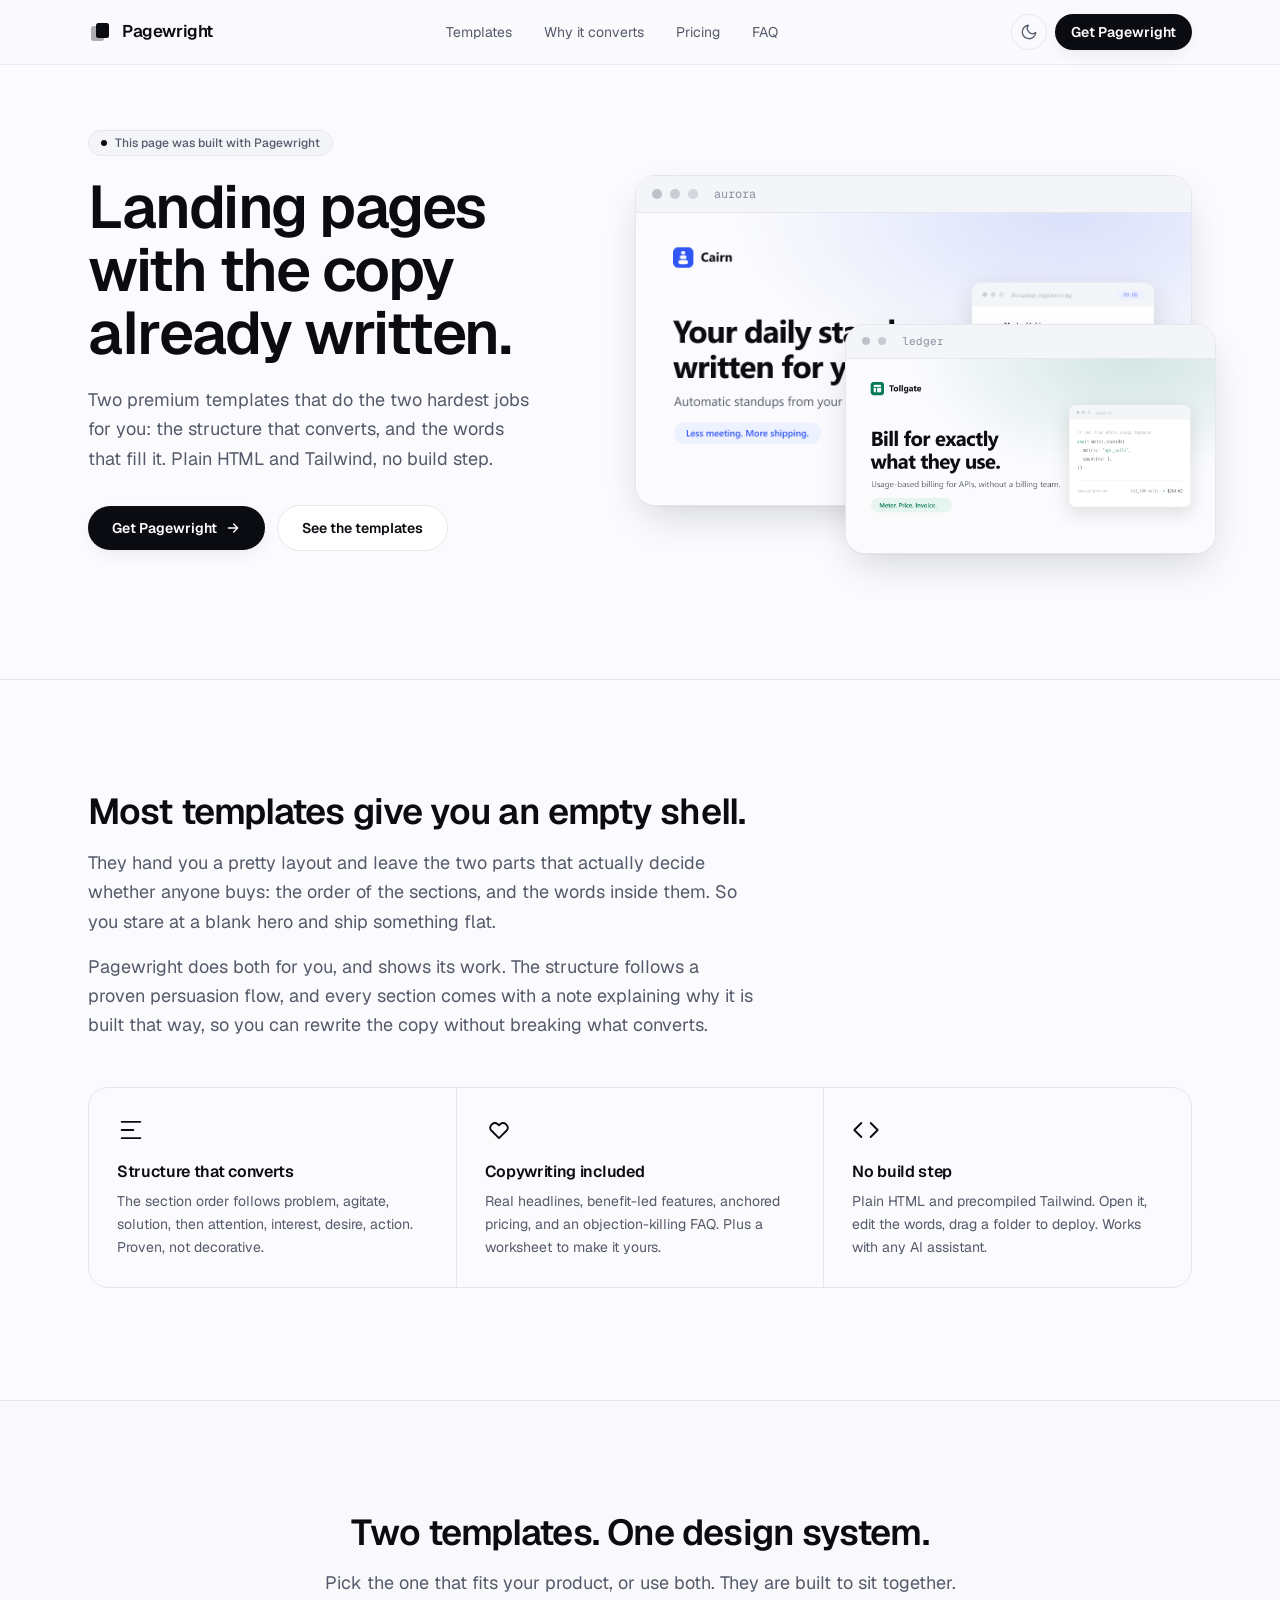
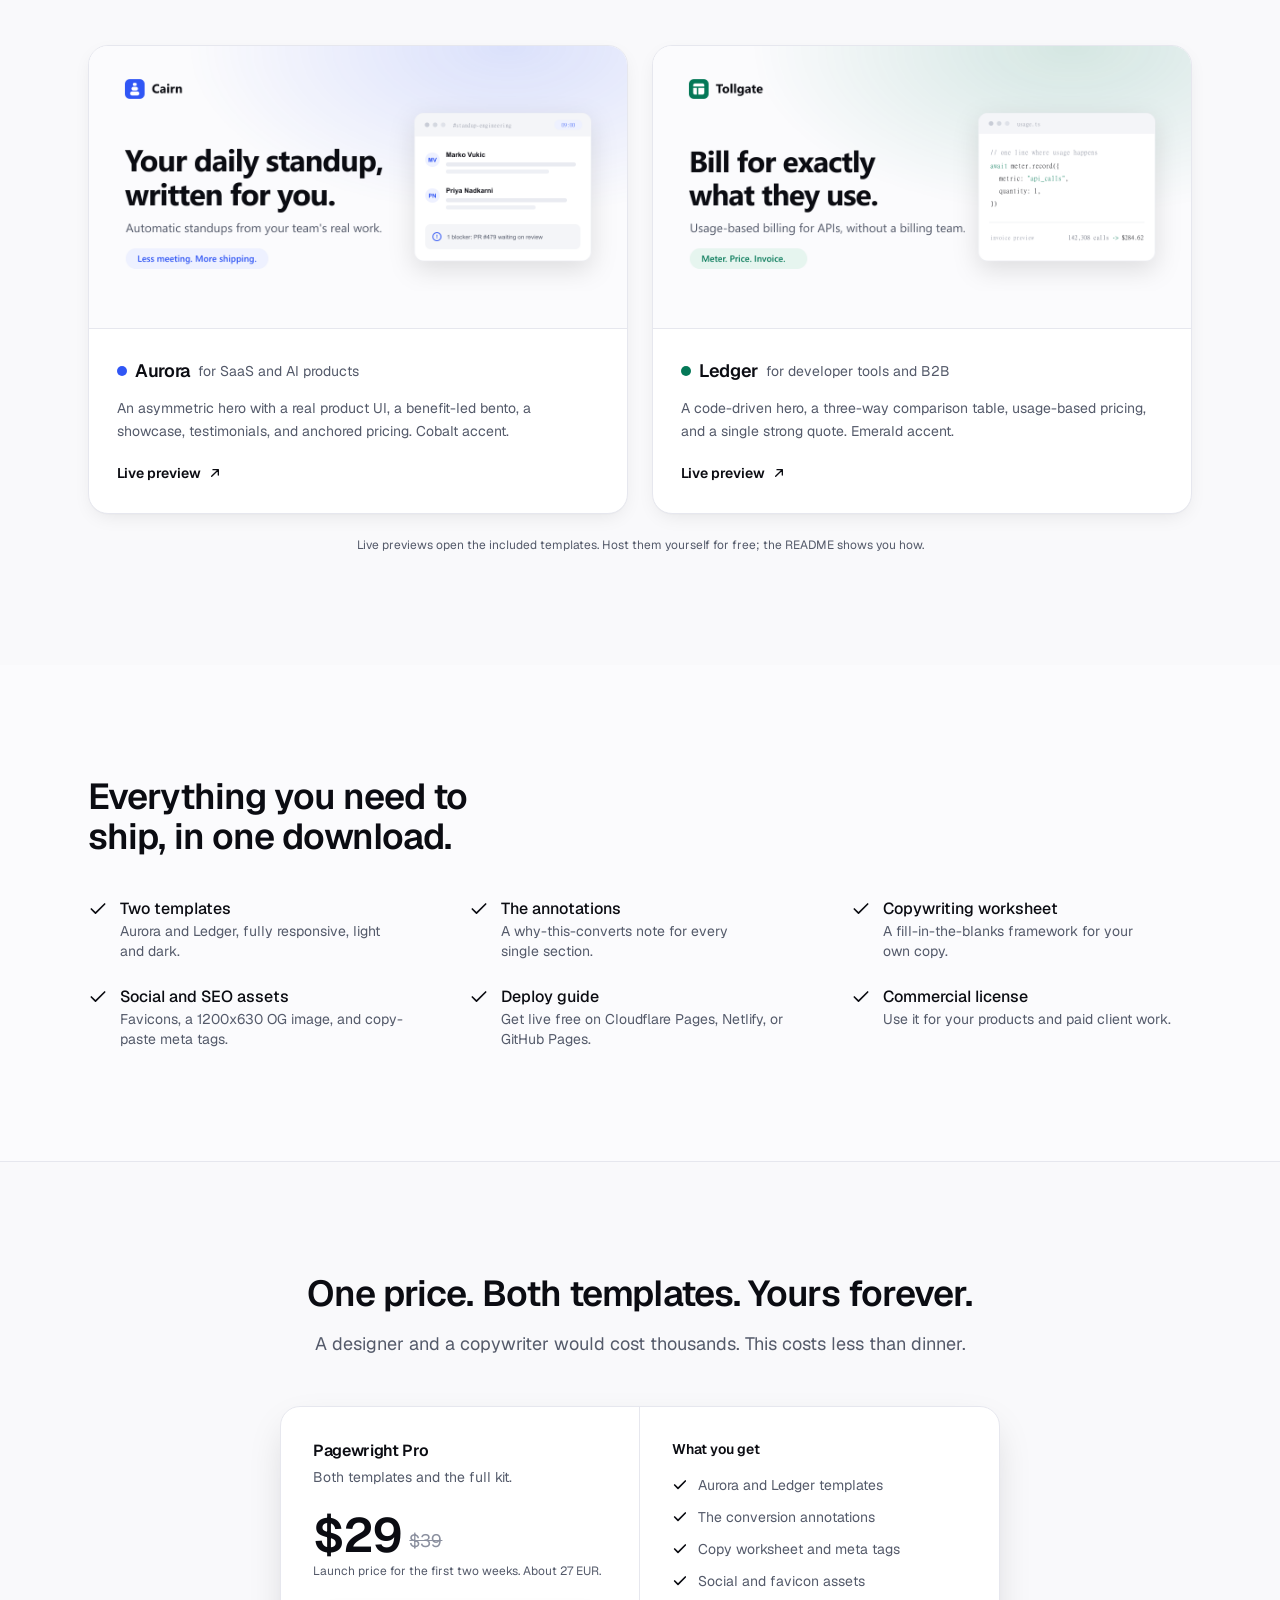
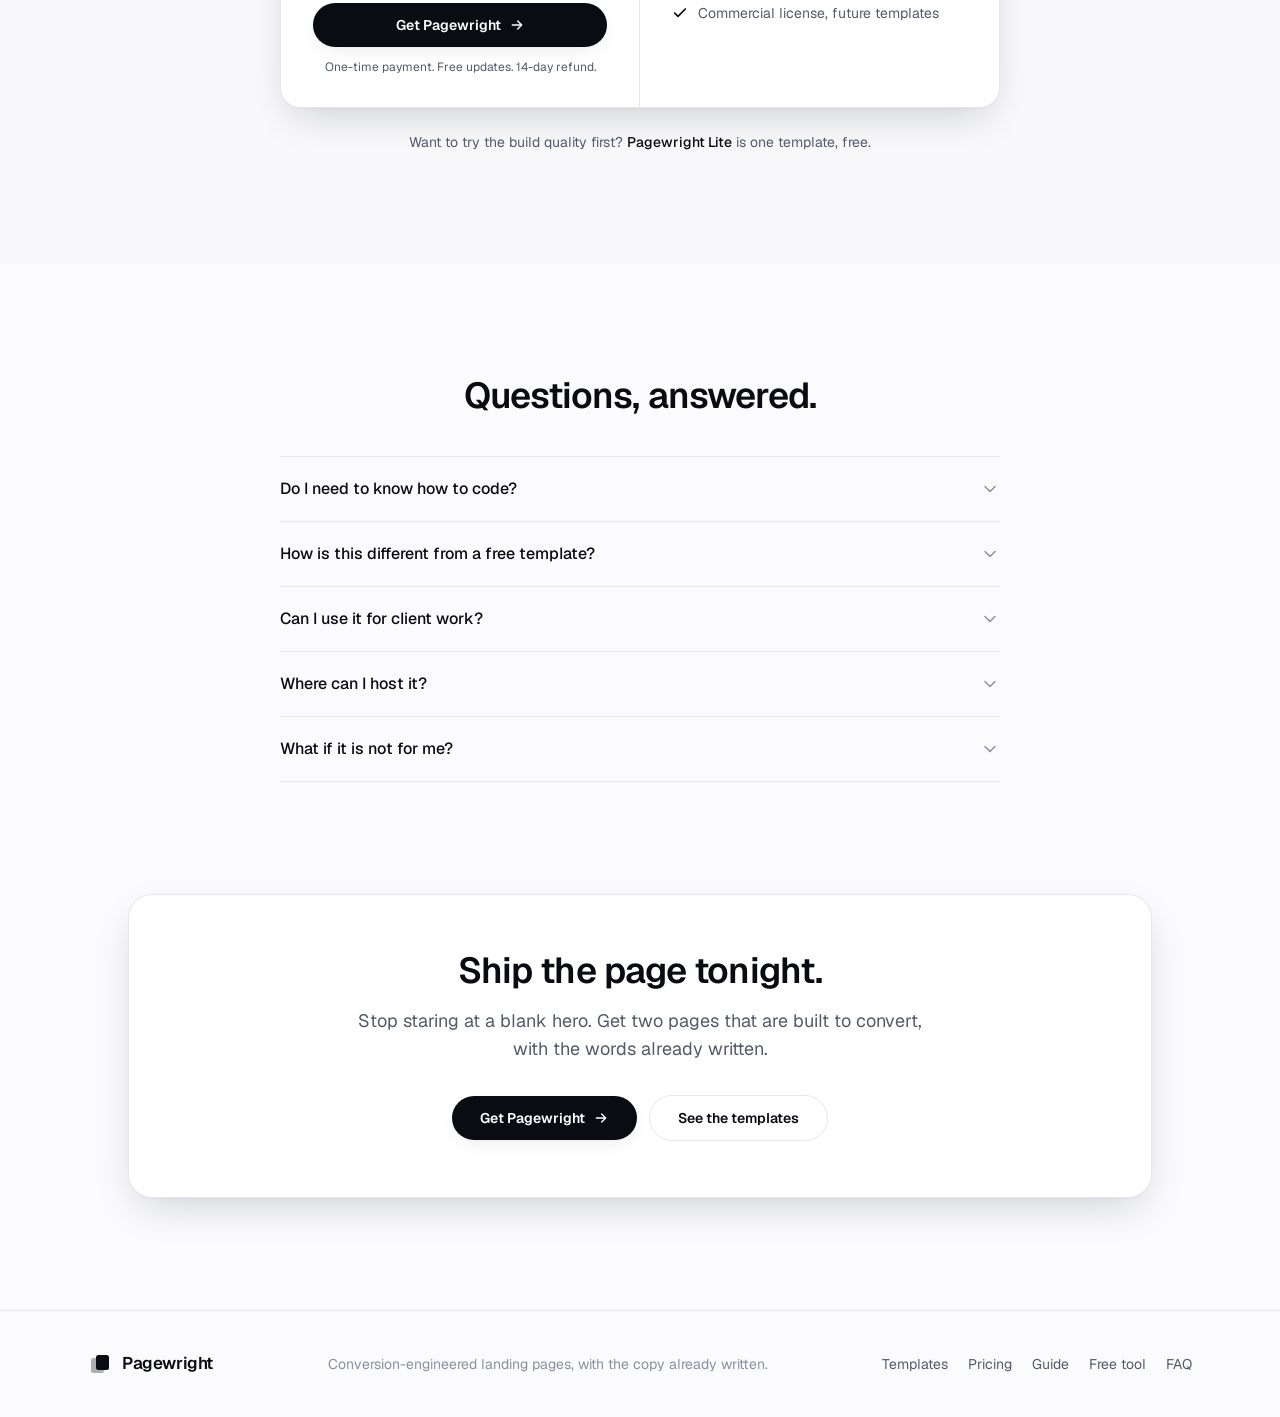
==== index.html @ a540218d "Add free interactive tool: landing page readiness checklist Co-Authored-By: Claude Opus 4.8 <noreply" ====
<!doctype html>
<html lang="en" class="scroll-smooth">
<head>
  <meta charset="utf-8" />
  <meta name="viewport" content="width=device-width, initial-scale=1" />

  <!-- ============================================================= -->
  <!-- PAGEWRIGHT · sales site (this page is itself built with the     -->
  <!-- Pagewright design system). Replace the BUY links (marked with   -->
  <!-- a comment) with your Gumroad / Lemon Squeezy product URL.       -->
  <!-- ============================================================= -->

  <title>Pagewright: conversion-engineered landing page templates, copy included</title>
  <meta name="description" content="Two premium landing page templates with the conversion structure and the copywriting already written. Plain HTML and Tailwind, no build step. Ship a page that looks funded, in about an hour." />
  <link rel="canonical" href="https://leonbede7.github.io/pagewright/" />

  <meta name="theme-color" content="#fbfbfd" media="(prefers-color-scheme: light)" />
  <meta name="theme-color" content="#0a0b10" media="(prefers-color-scheme: dark)" />

  <meta property="og:type" content="website" />
  <meta property="og:title" content="Pagewright: landing page templates with the copy already written" />
  <meta property="og:description" content="The conversion structure and the words are done. Plain HTML + Tailwind, no build step. Ship in an hour." />
  <meta property="og:image" content="https://leonbede7.github.io/pagewright/assets/img/og.png" />
  <meta property="og:url" content="https://leonbede7.github.io/pagewright/" />
  <meta name="twitter:card" content="summary_large_image" />
  <meta name="twitter:title" content="Pagewright: landing page templates with the copy already written" />
  <meta name="twitter:description" content="The conversion structure and the words are done. Plain HTML + Tailwind, no build step." />
  <meta name="twitter:image" content="https://leonbede7.github.io/pagewright/assets/img/og.png" />

  <link rel="icon" href="assets/img/favicon.svg" type="image/svg+xml" />
  <link rel="apple-touch-icon" href="assets/img/apple-touch-icon.png" />
  <link rel="manifest" href="assets/img/site.webmanifest" />

  <link rel="preload" href="assets/fonts/Geist-Variable.woff2" as="font" type="font/woff2" crossorigin />
  <link rel="stylesheet" href="assets/css/styles.css" />

  <!-- Structured data for rich results -->
  <script type="application/ld+json">
  {
    "@context": "https://schema.org",
    "@type": "Product",
    "name": "Pagewright Pro",
    "description": "Two conversion-engineered landing page templates with the structure and copywriting already written. Plain HTML and Tailwind, no build step.",
    "brand": { "@type": "Brand", "name": "Pagewright" },
    "url": "https://leonbede7.github.io/pagewright/",
    "image": "https://leonbede7.github.io/pagewright/assets/img/og.png",
    "offers": {
      "@type": "Offer",
      "price": "29",
      "priceCurrency": "USD",
      "availability": "https://schema.org/InStock",
      "url": "https://leonbede7.github.io/pagewright/#pricing"
    }
  }
  </script>

  <script>
    (function () {
      try {
        document.documentElement.classList.add('js');
        var t = localStorage.getItem('theme');
        if (t === 'dark' || (!t && matchMedia('(prefers-color-scheme: dark)').matches)) {
          document.documentElement.classList.add('dark');
        }
      } catch (e) {}
    })();
  </script>
</head>

<body class="font-sans antialiased">
  <a href="#main" class="sr-only focus:not-sr-only focus:fixed focus:left-4 focus:top-4 focus:z-[100] focus:rounded-full focus:bg-brand focus:px-4 focus:py-2 focus:text-sm focus:font-semibold focus:text-on-brand">Skip to content</a>

  <!-- NAV -->
  <header class="sticky top-0 z-30 border-b border-line/70 bg-canvas/80 backdrop-blur-md">
    <nav class="mx-auto flex h-16 max-w-6xl items-center justify-between px-5 sm:px-6" aria-label="Primary">
      <a href="#" class="flex items-center gap-2.5 font-semibold tracking-tight">
        <span class="text-ink">
          <svg viewBox="0 0 24 24" class="h-6 w-6" fill="currentColor" aria-hidden="true">
            <rect x="3" y="6" width="13" height="15" rx="2.5" opacity="0.32"/>
            <rect x="8" y="3" width="13" height="15" rx="2.5"/>
          </svg>
        </span>
        <span class="text-[17px]">Pagewright</span>
      </a>

      <div class="hidden items-center gap-8 md:flex">
        <a href="#templates" class="text-sm text-muted transition hover:text-ink">Templates</a>
        <a href="#how" class="text-sm text-muted transition hover:text-ink">Why it converts</a>
        <a href="#pricing" class="text-sm text-muted transition hover:text-ink">Pricing</a>
        <a href="#faq" class="text-sm text-muted transition hover:text-ink">FAQ</a>
      </div>

      <div class="flex items-center gap-2">
        <button data-theme-toggle type="button" aria-label="Toggle dark mode" class="grid h-9 w-9 place-items-center rounded-full border border-line text-muted transition hover:bg-panel hover:text-ink">
          <svg data-icon-sun viewBox="0 0 24 24" class="hidden h-[18px] w-[18px]" fill="none" stroke="currentColor" stroke-width="1.75" stroke-linecap="round"><circle cx="12" cy="12" r="4"/><path d="M12 2v2M12 20v2M4.93 4.93l1.41 1.41M17.66 17.66l1.41 1.41M2 12h2M20 12h2M4.93 19.07l1.41-1.41M17.66 6.34l1.41-1.41"/></svg>
          <svg data-icon-moon viewBox="0 0 24 24" class="hidden h-[18px] w-[18px]" fill="none" stroke="currentColor" stroke-width="1.75" stroke-linecap="round" stroke-linejoin="round"><path d="M21 12.79A9 9 0 1 1 11.21 3 7 7 0 0 0 21 12.79z"/></svg>
        </button>
        <!-- BUY LINK: replace href with your Gumroad / Lemon Squeezy product URL -->
        <a href="#pricing" class="inline-flex items-center gap-1.5 rounded-full bg-brand px-4 py-2 text-sm font-semibold text-on-brand shadow-soft transition hover:opacity-90 active:scale-[0.98]">Get Pagewright</a>
        <button data-mobile-toggle type="button" aria-label="Open menu" aria-expanded="false" class="grid h-9 w-9 place-items-center rounded-full border border-line text-muted transition hover:bg-panel hover:text-ink md:hidden">
          <svg viewBox="0 0 24 24" class="h-5 w-5" fill="none" stroke="currentColor" stroke-width="1.75" stroke-linecap="round"><path d="M4 7h16M4 12h16M4 17h16"/></svg>
        </button>
      </div>
    </nav>

    <div data-mobile-menu class="hidden border-t border-line bg-canvas md:hidden">
      <div class="mx-auto flex max-w-6xl flex-col gap-1 px-5 py-3">
        <a href="#templates" class="rounded-lg px-3 py-2.5 text-sm text-muted transition hover:bg-panel hover:text-ink">Templates</a>
        <a href="#how" class="rounded-lg px-3 py-2.5 text-sm text-muted transition hover:bg-panel hover:text-ink">Why it converts</a>
        <a href="#pricing" class="rounded-lg px-3 py-2.5 text-sm text-muted transition hover:bg-panel hover:text-ink">Pricing</a>
        <a href="#faq" class="rounded-lg px-3 py-2.5 text-sm text-muted transition hover:bg-panel hover:text-ink">FAQ</a>
      </div>
    </div>
  </header>

  <main id="main">
    <!-- HERO -->
    <section class="relative overflow-hidden">
      <div class="mx-auto grid max-w-6xl items-center gap-12 px-5 pt-14 pb-24 sm:px-6 md:pt-16 lg:grid-cols-[1fr_1.1fr] lg:gap-10 lg:pb-32">
        <div class="reveal max-w-xl">
          <span class="inline-flex items-center gap-2 rounded-full border border-line bg-panel px-3 py-1 text-xs font-medium text-muted">
            <span class="h-1.5 w-1.5 rounded-full bg-ink"></span> This page was built with Pagewright
          </span>
          <h1 class="mt-5 text-4xl font-semibold leading-[1.05] tracking-tight sm:text-5xl lg:text-6xl">
            Landing pages with the copy already written.
          </h1>
          <p class="mt-5 max-w-md text-lg leading-relaxed text-muted">
            Two premium templates that do the two hardest jobs for you: the structure that converts, and the words that fill it. Plain HTML and Tailwind, no build step.
          </p>
          <div class="mt-8 flex flex-wrap items-center gap-3">
            <!-- BUY LINK: replace href with your Gumroad / Lemon Squeezy product URL -->
            <a href="#pricing" class="inline-flex items-center gap-2 rounded-full bg-brand px-6 py-3 text-sm font-semibold text-on-brand shadow-soft transition hover:opacity-90 active:scale-[0.98]">
              Get Pagewright
              <svg viewBox="0 0 24 24" class="h-4 w-4" fill="none" stroke="currentColor" stroke-width="2" stroke-linecap="round" stroke-linejoin="round"><path d="M5 12h14M13 6l6 6-6 6"/></svg>
            </a>
            <a href="#templates" class="inline-flex items-center gap-2 rounded-full border border-line bg-card px-6 py-3 text-sm font-semibold text-ink transition hover:bg-panel active:scale-[0.98]">
              See the templates
            </a>
          </div>
        </div>

        <!-- Two template previews in browser frames, overlapping -->
        <div class="reveal reveal-d2 relative">
          <div class="overflow-hidden rounded-2xl border border-line bg-card shadow-lift">
            <div class="flex items-center gap-2 border-b border-line bg-panel px-4 py-2.5">
              <span class="h-2.5 w-2.5 rounded-full bg-faint/50"></span>
              <span class="h-2.5 w-2.5 rounded-full bg-faint/40"></span>
              <span class="h-2.5 w-2.5 rounded-full bg-faint/30"></span>
              <span class="ml-2 font-mono text-xs text-faint">aurora</span>
            </div>
            <img src="assets/img/preview-aurora.png" width="1200" height="630" alt="Aurora template preview" class="block w-full" />
          </div>
          <div class="absolute -bottom-10 -right-2 w-2/3 overflow-hidden rounded-2xl border border-line bg-card shadow-lift sm:-right-6 lg:-bottom-12">
            <div class="flex items-center gap-2 border-b border-line bg-panel px-4 py-2">
              <span class="h-2 w-2 rounded-full bg-faint/50"></span>
              <span class="h-2 w-2 rounded-full bg-faint/40"></span>
              <span class="ml-2 font-mono text-[11px] text-faint">ledger</span>
            </div>
            <img src="assets/img/preview-ledger.png" width="1200" height="630" alt="Ledger template preview" class="block w-full" />
          </div>
        </div>
      </div>
    </section>

    <!-- THE PROBLEM / DIFFERENTIATOR -->
    <section id="how" class="border-t border-line py-20 md:py-28">
      <div class="mx-auto max-w-6xl px-5 sm:px-6">
        <div class="reveal max-w-2xl">
          <h2 class="text-3xl font-semibold tracking-tight sm:text-4xl">Most templates give you an empty shell.</h2>
          <p class="mt-4 text-lg leading-relaxed text-muted">
            They hand you a pretty layout and leave the two parts that actually decide whether anyone buys: the order of the sections, and the words inside them. So you stare at a blank hero and ship something flat.
          </p>
          <p class="mt-4 text-lg leading-relaxed text-muted">
            Pagewright does both for you, and shows its work. The structure follows a proven persuasion flow, and every section comes with a note explaining why it is built that way, so you can rewrite the copy without breaking what converts.
          </p>
        </div>

        <div class="mt-12 grid gap-px overflow-hidden rounded-2xl border border-line bg-line md:grid-cols-3">
          <div class="bg-canvas p-7">
            <svg viewBox="0 0 24 24" class="h-7 w-7 text-ink" fill="none" stroke="currentColor" stroke-width="1.6" stroke-linecap="round" stroke-linejoin="round"><path d="M4 5h16M4 12h10M4 19h16"/></svg>
            <h3 class="mt-4 font-semibold">Structure that converts</h3>
            <p class="mt-1.5 text-sm leading-relaxed text-muted">The section order follows problem, agitate, solution, then attention, interest, desire, action. Proven, not decorative.</p>
          </div>
          <div class="bg-canvas p-7">
            <svg viewBox="0 0 24 24" class="h-7 w-7 text-ink" fill="none" stroke="currentColor" stroke-width="1.6" stroke-linecap="round" stroke-linejoin="round"><path d="m12 19 7-7a4 4 0 0 0-6-5l-1 1-1-1a4 4 0 0 0-6 5z"/></svg>
            <h3 class="mt-4 font-semibold">Copywriting included</h3>
            <p class="mt-1.5 text-sm leading-relaxed text-muted">Real headlines, benefit-led features, anchored pricing, and an objection-killing FAQ. Plus a worksheet to make it yours.</p>
          </div>
          <div class="bg-canvas p-7">
            <svg viewBox="0 0 24 24" class="h-7 w-7 text-ink" fill="none" stroke="currentColor" stroke-width="1.6" stroke-linecap="round" stroke-linejoin="round"><path d="M16 18 22 12 16 6M8 6 2 12l6 6"/></svg>
            <h3 class="mt-4 font-semibold">No build step</h3>
            <p class="mt-1.5 text-sm leading-relaxed text-muted">Plain HTML and precompiled Tailwind. Open it, edit the words, drag a folder to deploy. Works with any AI assistant.</p>
          </div>
        </div>
      </div>
    </section>

    <!-- TEMPLATES -->
    <section id="templates" class="border-t border-line bg-panel/40 py-20 md:py-28">
      <div class="mx-auto max-w-6xl px-5 sm:px-6">
        <div class="reveal mx-auto max-w-2xl text-center">
          <h2 class="text-3xl font-semibold tracking-tight sm:text-4xl">Two templates. One design system.</h2>
          <p class="mt-4 text-lg text-muted">Pick the one that fits your product, or use both. They are built to sit together.</p>
        </div>

        <div class="mt-12 grid gap-6 lg:grid-cols-2">
          <article class="reveal overflow-hidden rounded-2xl border border-line bg-card shadow-soft">
            <img src="assets/img/preview-aurora.png" width="1200" height="630" alt="Aurora template" class="block w-full border-b border-line" />
            <div class="p-7">
              <div class="flex items-center gap-2">
                <span class="h-2.5 w-2.5 rounded-full" style="background:#3056f5"></span>
                <h3 class="text-lg font-semibold">Aurora</h3>
                <span class="text-sm text-muted">for SaaS and AI products</span>
              </div>
              <p class="mt-3 text-sm leading-relaxed text-muted">An asymmetric hero with a real product UI, a benefit-led bento, a showcase, testimonials, and anchored pricing. Cobalt accent.</p>
              <a href="aurora/" class="mt-5 inline-flex items-center gap-1.5 text-sm font-semibold text-ink transition hover:gap-2.5">
                Live preview
                <svg viewBox="0 0 24 24" class="h-4 w-4" fill="none" stroke="currentColor" stroke-width="2" stroke-linecap="round" stroke-linejoin="round"><path d="M7 17 17 7M9 7h8v8"/></svg>
              </a>
            </div>
          </article>

          <article class="reveal reveal-d1 overflow-hidden rounded-2xl border border-line bg-card shadow-soft">
            <img src="assets/img/preview-ledger.png" width="1200" height="630" alt="Ledger template" class="block w-full border-b border-line" />
            <div class="p-7">
              <div class="flex items-center gap-2">
                <span class="h-2.5 w-2.5 rounded-full" style="background:#047857"></span>
                <h3 class="text-lg font-semibold">Ledger</h3>
                <span class="text-sm text-muted">for developer tools and B2B</span>
              </div>
              <p class="mt-3 text-sm leading-relaxed text-muted">A code-driven hero, a three-way comparison table, usage-based pricing, and a single strong quote. Emerald accent.</p>
              <a href="ledger/" class="mt-5 inline-flex items-center gap-1.5 text-sm font-semibold text-ink transition hover:gap-2.5">
                Live preview
                <svg viewBox="0 0 24 24" class="h-4 w-4" fill="none" stroke="currentColor" stroke-width="2" stroke-linecap="round" stroke-linejoin="round"><path d="M7 17 17 7M9 7h8v8"/></svg>
              </a>
            </div>
          </article>
        </div>
        <p class="reveal mt-6 text-center text-xs text-muted">Live previews open the included templates. Host them yourself for free; the README shows you how.</p>
      </div>
    </section>

    <!-- WHAT'S INCLUDED -->
    <section class="py-20 md:py-28">
      <div class="mx-auto max-w-6xl px-5 sm:px-6">
        <div class="reveal max-w-2xl">
          <h2 class="text-3xl font-semibold tracking-tight sm:text-4xl">Everything you need to ship, in one download.</h2>
        </div>
        <div class="mt-10 grid gap-x-10 gap-y-6 sm:grid-cols-2 lg:grid-cols-3">
          <div class="reveal flex gap-3"><svg viewBox="0 0 24 24" class="mt-0.5 h-5 w-5 shrink-0 text-ink" fill="none" stroke="currentColor" stroke-width="2" stroke-linecap="round" stroke-linejoin="round"><path d="M20 6 9 17l-5-5"/></svg><div><p class="font-medium">Two templates</p><p class="text-sm text-muted">Aurora and Ledger, fully responsive, light and dark.</p></div></div>
          <div class="reveal flex gap-3"><svg viewBox="0 0 24 24" class="mt-0.5 h-5 w-5 shrink-0 text-ink" fill="none" stroke="currentColor" stroke-width="2" stroke-linecap="round" stroke-linejoin="round"><path d="M20 6 9 17l-5-5"/></svg><div><p class="font-medium">The annotations</p><p class="text-sm text-muted">A why-this-converts note for every single section.</p></div></div>
          <div class="reveal flex gap-3"><svg viewBox="0 0 24 24" class="mt-0.5 h-5 w-5 shrink-0 text-ink" fill="none" stroke="currentColor" stroke-width="2" stroke-linecap="round" stroke-linejoin="round"><path d="M20 6 9 17l-5-5"/></svg><div><p class="font-medium">Copywriting worksheet</p><p class="text-sm text-muted">A fill-in-the-blanks framework for your own copy.</p></div></div>
          <div class="reveal flex gap-3"><svg viewBox="0 0 24 24" class="mt-0.5 h-5 w-5 shrink-0 text-ink" fill="none" stroke="currentColor" stroke-width="2" stroke-linecap="round" stroke-linejoin="round"><path d="M20 6 9 17l-5-5"/></svg><div><p class="font-medium">Social and SEO assets</p><p class="text-sm text-muted">Favicons, a 1200x630 OG image, and copy-paste meta tags.</p></div></div>
          <div class="reveal flex gap-3"><svg viewBox="0 0 24 24" class="mt-0.5 h-5 w-5 shrink-0 text-ink" fill="none" stroke="currentColor" stroke-width="2" stroke-linecap="round" stroke-linejoin="round"><path d="M20 6 9 17l-5-5"/></svg><div><p class="font-medium">Deploy guide</p><p class="text-sm text-muted">Get live free on Cloudflare Pages, Netlify, or GitHub Pages.</p></div></div>
          <div class="reveal flex gap-3"><svg viewBox="0 0 24 24" class="mt-0.5 h-5 w-5 shrink-0 text-ink" fill="none" stroke="currentColor" stroke-width="2" stroke-linecap="round" stroke-linejoin="round"><path d="M20 6 9 17l-5-5"/></svg><div><p class="font-medium">Commercial license</p><p class="text-sm text-muted">Use it for your products and paid client work.</p></div></div>
        </div>
      </div>
    </section>

    <!-- PRICING -->
    <section id="pricing" class="border-t border-line bg-panel/40 py-20 md:py-28">
      <div class="mx-auto max-w-3xl px-5 sm:px-6">
        <div class="reveal mx-auto max-w-2xl text-center">
          <h2 class="text-3xl font-semibold tracking-tight sm:text-4xl">One price. Both templates. Yours forever.</h2>
          <p class="mt-4 text-lg text-muted">A designer and a copywriter would cost thousands. This costs less than dinner.</p>
        </div>

        <div class="reveal reveal-d1 mt-12 overflow-hidden rounded-2xl border border-line bg-card shadow-lift">
          <div class="grid sm:grid-cols-2">
            <div class="border-b border-line p-8 sm:border-b-0 sm:border-r">
              <h3 class="font-semibold">Pagewright Pro</h3>
              <p class="mt-1 text-sm text-muted">Both templates and the full kit.</p>
              <div class="mt-6 flex items-end gap-2">
                <span class="text-5xl font-semibold tracking-tight">$29</span>
                <span class="mb-1 text-lg text-faint line-through">$39</span>
              </div>
              <p class="mt-1 text-xs text-muted">Launch price for the first two weeks. About 27 EUR.</p>
              <!-- BUY LINK: replace href with your Gumroad / Lemon Squeezy product URL -->
              <a href="#" class="mt-6 inline-flex w-full items-center justify-center gap-2 rounded-full bg-brand px-5 py-3 text-sm font-semibold text-on-brand shadow-soft transition hover:opacity-90 active:scale-[0.98]">
                Get Pagewright
                <svg viewBox="0 0 24 24" class="h-4 w-4" fill="none" stroke="currentColor" stroke-width="2" stroke-linecap="round" stroke-linejoin="round"><path d="M5 12h14M13 6l6 6-6 6"/></svg>
              </a>
              <p class="mt-3 text-center text-xs text-muted">One-time payment. Free updates. 14-day refund.</p>
            </div>
            <div class="p-8">
              <p class="text-sm font-semibold">What you get</p>
              <ul class="mt-4 space-y-3 text-sm">
                <li class="flex gap-2.5"><svg viewBox="0 0 24 24" class="mt-0.5 h-4 w-4 shrink-0 text-ink" fill="none" stroke="currentColor" stroke-width="2.5" stroke-linecap="round" stroke-linejoin="round"><path d="M20 6 9 17l-5-5"/></svg><span class="text-muted">Aurora and Ledger templates</span></li>
                <li class="flex gap-2.5"><svg viewBox="0 0 24 24" class="mt-0.5 h-4 w-4 shrink-0 text-ink" fill="none" stroke="currentColor" stroke-width="2.5" stroke-linecap="round" stroke-linejoin="round"><path d="M20 6 9 17l-5-5"/></svg><span class="text-muted">The conversion annotations</span></li>
                <li class="flex gap-2.5"><svg viewBox="0 0 24 24" class="mt-0.5 h-4 w-4 shrink-0 text-ink" fill="none" stroke="currentColor" stroke-width="2.5" stroke-linecap="round" stroke-linejoin="round"><path d="M20 6 9 17l-5-5"/></svg><span class="text-muted">Copy worksheet and meta tags</span></li>
                <li class="flex gap-2.5"><svg viewBox="0 0 24 24" class="mt-0.5 h-4 w-4 shrink-0 text-ink" fill="none" stroke="currentColor" stroke-width="2.5" stroke-linecap="round" stroke-linejoin="round"><path d="M20 6 9 17l-5-5"/></svg><span class="text-muted">Social and favicon assets</span></li>
                <li class="flex gap-2.5"><svg viewBox="0 0 24 24" class="mt-0.5 h-4 w-4 shrink-0 text-ink" fill="none" stroke="currentColor" stroke-width="2.5" stroke-linecap="round" stroke-linejoin="round"><path d="M20 6 9 17l-5-5"/></svg><span class="text-muted">Commercial license, future templates</span></li>
              </ul>
            </div>
          </div>
        </div>

        <p class="reveal mt-6 text-center text-sm text-muted">Want to try the build quality first? <a href="#" class="font-medium text-ink underline-offset-4 hover:underline">Pagewright Lite</a> is one template, free.</p>
      </div>
    </section>

    <!-- FAQ -->
    <section id="faq" class="py-20 md:py-28">
      <div class="mx-auto max-w-3xl px-5 sm:px-6">
        <h2 class="reveal text-center text-3xl font-semibold tracking-tight sm:text-4xl">Questions, answered.</h2>
        <div class="reveal mt-10 divide-y divide-line border-y border-line">
          <details class="group py-5" name="faq">
            <summary class="flex cursor-pointer list-none items-center justify-between gap-4 font-medium">Do I need to know how to code?
              <svg viewBox="0 0 24 24" class="h-5 w-5 shrink-0 text-faint transition group-open:rotate-180" fill="none" stroke="currentColor" stroke-width="1.75" stroke-linecap="round" stroke-linejoin="round"><path d="M6 9l6 6 6-6"/></svg></summary>
            <p class="mt-3 leading-relaxed text-muted">If you can edit text in a file, you can use Pagewright. It is plain HTML, so you change the words directly, or ask an AI assistant to do it. No framework, no build tools, no terminal required.</p>
          </details>
          <details class="group py-5" name="faq">
            <summary class="flex cursor-pointer list-none items-center justify-between gap-4 font-medium">How is this different from a free template?
              <svg viewBox="0 0 24 24" class="h-5 w-5 shrink-0 text-faint transition group-open:rotate-180" fill="none" stroke="currentColor" stroke-width="1.75" stroke-linecap="round" stroke-linejoin="round"><path d="M6 9l6 6 6-6"/></svg></summary>
            <p class="mt-3 leading-relaxed text-muted">Free templates give you an empty layout. Pagewright gives you the section order that converts and the words to fill it, with a written explanation of why each part works. That is the expensive part, and it is done.</p>
          </details>
          <details class="group py-5" name="faq">
            <summary class="flex cursor-pointer list-none items-center justify-between gap-4 font-medium">Can I use it for client work?
              <svg viewBox="0 0 24 24" class="h-5 w-5 shrink-0 text-faint transition group-open:rotate-180" fill="none" stroke="currentColor" stroke-width="1.75" stroke-linecap="round" stroke-linejoin="round"><path d="M6 9l6 6 6-6"/></svg></summary>
            <p class="mt-3 leading-relaxed text-muted">Yes. Use it on unlimited personal and paid client projects. The only thing you cannot do is resell the templates themselves as templates.</p>
          </details>
          <details class="group py-5" name="faq">
            <summary class="flex cursor-pointer list-none items-center justify-between gap-4 font-medium">Where can I host it?
              <svg viewBox="0 0 24 24" class="h-5 w-5 shrink-0 text-faint transition group-open:rotate-180" fill="none" stroke="currentColor" stroke-width="1.75" stroke-linecap="round" stroke-linejoin="round"><path d="M6 9l6 6 6-6"/></svg></summary>
            <p class="mt-3 leading-relaxed text-muted">Anywhere static files run, for free: Cloudflare Pages, Netlify, GitHub Pages, or your own server. The included README walks you through it in a few minutes.</p>
          </details>
          <details class="group py-5" name="faq">
            <summary class="flex cursor-pointer list-none items-center justify-between gap-4 font-medium">What if it is not for me?
              <svg viewBox="0 0 24 24" class="h-5 w-5 shrink-0 text-faint transition group-open:rotate-180" fill="none" stroke="currentColor" stroke-width="1.75" stroke-linecap="round" stroke-linejoin="round"><path d="M6 9l6 6 6-6"/></svg></summary>
            <p class="mt-3 leading-relaxed text-muted">Email within 14 days for a full refund. No form, no friction. A good product should not need to trap anyone.</p>
          </details>
        </div>
      </div>
    </section>

    <!-- FINAL CTA -->
    <section class="px-5 pb-20 sm:px-6 md:pb-28">
      <div class="reveal relative mx-auto max-w-5xl overflow-hidden rounded-3xl border border-line bg-card p-10 text-center shadow-lift sm:p-14">
        <h2 class="mx-auto max-w-2xl text-3xl font-semibold tracking-tight sm:text-4xl">Ship the page tonight.</h2>
        <p class="mx-auto mt-4 max-w-xl text-lg text-muted">Stop staring at a blank hero. Get two pages that are built to convert, with the words already written.</p>
        <div class="mt-8 flex flex-wrap items-center justify-center gap-3">
          <!-- BUY LINK: replace href with your Gumroad / Lemon Squeezy product URL -->
          <a href="#" class="inline-flex items-center gap-2 rounded-full bg-brand px-7 py-3 text-sm font-semibold text-on-brand shadow-soft transition hover:opacity-90 active:scale-[0.98]">
            Get Pagewright
            <svg viewBox="0 0 24 24" class="h-4 w-4" fill="none" stroke="currentColor" stroke-width="2" stroke-linecap="round" stroke-linejoin="round"><path d="M5 12h14M13 6l6 6-6 6"/></svg>
          </a>
          <a href="#templates" class="inline-flex items-center gap-2 rounded-full border border-line bg-card px-7 py-3 text-sm font-semibold text-ink transition hover:bg-panel active:scale-[0.98]">See the templates</a>
        </div>
      </div>
    </section>
  </main>

  <!-- FOOTER -->
  <footer class="border-t border-line bg-canvas">
    <div class="mx-auto flex max-w-6xl flex-col items-center justify-between gap-4 px-5 py-10 sm:flex-row sm:px-6">
      <a href="#" class="flex items-center gap-2.5 font-semibold tracking-tight">
        <span class="text-ink"><svg viewBox="0 0 24 24" class="h-6 w-6" fill="currentColor" aria-hidden="true"><rect x="3" y="6" width="13" height="15" rx="2.5" opacity="0.32"/><rect x="8" y="3" width="13" height="15" rx="2.5"/></svg></span>
        <span class="text-[17px]">Pagewright</span>
      </a>
      <p class="text-sm text-faint">Conversion-engineered landing pages, with the copy already written.</p>
      <div class="flex items-center gap-5 text-sm text-muted">
        <a href="#templates" class="transition hover:text-ink">Templates</a>
        <a href="#pricing" class="transition hover:text-ink">Pricing</a>
        <a href="guide/" class="transition hover:text-ink">Guide</a>
        <a href="checklist/" class="transition hover:text-ink">Free tool</a>
        <a href="#faq" class="transition hover:text-ink">FAQ</a>
      </div>
    </div>
  </footer>

  <script src="assets/js/app.js" defer></script>
</body>
</html>
---- assets/css/styles.css ----
/*! tailwindcss v4.3.1 | MIT License | https://tailwindcss.com */
@layer properties{@supports (((-webkit-hyphens:none)) and (not (margin-trim:inline))) or ((-moz-orient:inline) and (not (color:rgb(from red r g b)))){*,:before,:after,::backdrop{--tw-space-y-reverse:0;--tw-divide-y-reverse:0;--tw-border-style:solid;--tw-leading:initial;--tw-font-weight:initial;--tw-tracking:initial;--tw-ordinal:initial;--tw-slashed-zero:initial;--tw-numeric-figure:initial;--tw-numeric-spacing:initial;--tw-numeric-fraction:initial;--tw-shadow:0 0 #0000;--tw-shadow-color:initial;--tw-shadow-alpha:100%;--tw-inset-shadow:0 0 #0000;--tw-inset-shadow-color:initial;--tw-inset-shadow-alpha:100%;--tw-ring-color:initial;--tw-ring-shadow:0 0 #0000;--tw-inset-ring-color:initial;--tw-inset-ring-shadow:0 0 #0000;--tw-ring-inset:initial;--tw-ring-offset-width:0px;--tw-ring-offset-color:#fff;--tw-ring-offset-shadow:0 0 #0000;--tw-backdrop-blur:initial;--tw-backdrop-brightness:initial;--tw-backdrop-contrast:initial;--tw-backdrop-grayscale:initial;--tw-backdrop-hue-rotate:initial;--tw-backdrop-invert:initial;--tw-backdrop-opacity:initial;--tw-backdrop-saturate:initial;--tw-backdrop-sepia:initial}}}@layer theme{:root,:host{--font-sans:"Geist", ui-sans-serif, system-ui, -apple-system, "Segoe UI", Roboto, Helvetica, Arial, sans-serif;--font-mono:"Geist Mono", ui-monospace, "SF Mono", "Cascadia Code", "JetBrains Mono", Menlo, monospace;--spacing:.25rem;--container-xs:20rem;--container-md:28rem;--container-xl:36rem;--container-2xl:42rem;--container-3xl:48rem;--container-5xl:64rem;--container-6xl:72rem;--text-xs:.75rem;--text-xs--line-height:calc(1 / .75);--text-sm:.875rem;--text-sm--line-height:calc(1.25 / .875);--text-lg:1.125rem;--text-lg--line-height:calc(1.75 / 1.125);--text-xl:1.25rem;--text-xl--line-height:calc(1.75 / 1.25);--text-2xl:1.5rem;--text-2xl--line-height:calc(2 / 1.5);--text-3xl:1.875rem;--text-3xl--line-height:calc(2.25 / 1.875);--text-4xl:2.25rem;--text-4xl--line-height:calc(2.5 / 2.25);--text-5xl:3rem;--text-5xl--line-height:1;--text-6xl:3.75rem;--text-6xl--line-height:1;--font-weight-medium:500;--font-weight-semibold:600;--tracking-tight:-.025em;--tracking-wider:.05em;--tracking-widest:.1em;--leading-snug:1.375;--leading-relaxed:1.625;--radius-md:.375rem;--radius-lg:.5rem;--radius-3xl:1.5rem;--ease-out:cubic-bezier(.16, 1, .3, 1);--blur-md:12px;--default-transition-duration:.15s;--default-transition-timing-function:cubic-bezier(.4, 0, .2, 1);--default-font-family:"Geist", ui-sans-serif, system-ui, -apple-system, "Segoe UI", Roboto, Helvetica, Arial, sans-serif;--default-mono-font-family:"Geist Mono", ui-monospace, "SF Mono", "Cascadia Code", "JetBrains Mono", Menlo, monospace}}@layer base{*,:after,:before,::backdrop{box-sizing:border-box;border:0 solid;margin:0;padding:0}::file-selector-button{box-sizing:border-box;border:0 solid;margin:0;padding:0}html,:host{-webkit-text-size-adjust:100%;tab-size:4;line-height:1.5;font-family:var(--default-font-family,ui-sans-serif, system-ui, sans-serif, "Apple Color Emoji", "Segoe UI Emoji", "Segoe UI Symbol", "Noto Color Emoji");font-feature-settings:var(--default-font-feature-settings,normal);font-variation-settings:var(--default-font-variation-settings,normal);-webkit-tap-highlight-color:transparent}hr{height:0;color:inherit;border-top-width:1px}abbr:where([title]){-webkit-text-decoration:underline dotted;text-decoration:underline dotted}h1,h2,h3,h4,h5,h6{font-size:inherit;font-weight:inherit}a{color:inherit;-webkit-text-decoration:inherit;-webkit-text-decoration:inherit;-webkit-text-decoration:inherit;text-decoration:inherit}b,strong{font-weight:bolder}code,kbd,samp,pre{font-family:var(--default-mono-font-family,ui-monospace, SFMono-Regular, Menlo, Monaco, Consolas, "Liberation Mono", "Courier New", monospace);font-feature-settings:var(--default-mono-font-feature-settings,normal);font-variation-settings:var(--default-mono-font-variation-settings,normal);font-size:1em}small{font-size:80%}sub,sup{vertical-align:baseline;font-size:75%;line-height:0;position:relative}sub{bottom:-.25em}sup{top:-.5em}table{text-indent:0;border-color:inherit;border-collapse:collapse}:-moz-focusring{outline:auto}progress{vertical-align:baseline}summary{display:list-item}ol,ul,menu{list-style:none}img,svg,video,canvas,audio,iframe,embed,object{vertical-align:middle;display:block}img,video{max-width:100%;height:auto}button,input,select,optgroup,textarea{font:inherit;font-feature-settings:inherit;font-variation-settings:inherit;letter-spacing:inherit;color:inherit;opacity:1;background-color:#0000;border-radius:0}::file-selector-button{font:inherit;font-feature-settings:inherit;font-variation-settings:inherit;letter-spacing:inherit;color:inherit;opacity:1;background-color:#0000;border-radius:0}:where(select:is([multiple],[size])) optgroup{font-weight:bolder}:where(select:is([multiple],[size])) optgroup option{padding-inline-start:20px}::file-selector-button{margin-inline-end:4px}::placeholder{opacity:1}@supports (not ((-webkit-appearance:-apple-pay-button))) or (contain-intrinsic-size:1px){::placeholder{color:currentColor}@supports (color:color-mix(in lab, red, red)){::placeholder{color:color-mix(in oklab, currentcolor 50%, transparent)}}}textarea{resize:vertical}::-webkit-search-decoration{-webkit-appearance:none}::-webkit-date-and-time-value{min-height:1lh;text-align:inherit}::-webkit-datetime-edit{display:inline-flex}::-webkit-datetime-edit-fields-wrapper{padding:0}::-webkit-datetime-edit{padding-block:0}::-webkit-datetime-edit-year-field{padding-block:0}::-webkit-datetime-edit-month-field{padding-block:0}::-webkit-datetime-edit-day-field{padding-block:0}::-webkit-datetime-edit-hour-field{padding-block:0}::-webkit-datetime-edit-minute-field{padding-block:0}::-webkit-datetime-edit-second-field{padding-block:0}::-webkit-datetime-edit-millisecond-field{padding-block:0}::-webkit-datetime-edit-meridiem-field{padding-block:0}::-webkit-calendar-picker-indicator{line-height:1}:-moz-ui-invalid{box-shadow:none}button,input:where([type=button],[type=reset],[type=submit]){appearance:button}::file-selector-button{appearance:button}::-webkit-inner-spin-button{height:auto}::-webkit-outer-spin-button{height:auto}[hidden]:where(:not([hidden=until-found])){display:none!important}html{scroll-behavior:smooth;-webkit-text-size-adjust:100%}@media (prefers-reduced-motion:reduce){html{scroll-behavior:auto}}body{background-color:var(--canvas);color:var(--ink);font-family:var(--font-sans);-webkit-font-smoothing:antialiased;text-rendering:optimizelegibility;font-feature-settings:"cv01", "cv03", "ss03"}::selection{background-color:var(--brand);color:var(--on-brand)}:focus-visible{outline:2px solid var(--brand);outline-offset:2px;border-radius:4px}h1,h2,h3,h4{letter-spacing:-.02em;text-wrap:balance}p{text-wrap:pretty}}@layer components;@layer utilities{.pointer-events-none{pointer-events:none}.visible{visibility:visible}.sr-only{clip-path:inset(50%);white-space:nowrap;border-width:0;width:1px;height:1px;margin:-1px;padding:0;position:absolute;overflow:hidden}.absolute{position:absolute}.fixed{position:fixed}.relative{position:relative}.static{position:static}.sticky{position:sticky}.inset-0{inset:0}.-top-3{top:calc(var(--spacing) * -3)}.top-0{top:0}.top-16{top:calc(var(--spacing) * 16)}.-right-2{right:calc(var(--spacing) * -2)}.right-4{right:calc(var(--spacing) * 4)}.-bottom-10{bottom:calc(var(--spacing) * -10)}.left-7{left:calc(var(--spacing) * 7)}.-z-10{z-index:calc(10 * -1)}.z-20{z-index:20}.z-30{z-index:30}.z-40{z-index:40}.order-1{order:1}.order-2{order:2}.mx-auto{margin-inline:auto}.mt-0\.5{margin-top:calc(var(--spacing) * .5)}.mt-1{margin-top:var(--spacing)}.mt-1\.5{margin-top:calc(var(--spacing) * 1.5)}.mt-2{margin-top:calc(var(--spacing) * 2)}.mt-3{margin-top:calc(var(--spacing) * 3)}.mt-4{margin-top:calc(var(--spacing) * 4)}.mt-5{margin-top:calc(var(--spacing) * 5)}.mt-6{margin-top:calc(var(--spacing) * 6)}.mt-7{margin-top:calc(var(--spacing) * 7)}.mt-8{margin-top:calc(var(--spacing) * 8)}.mt-10{margin-top:calc(var(--spacing) * 10)}.mt-12{margin-top:calc(var(--spacing) * 12)}.mt-14{margin-top:calc(var(--spacing) * 14)}.mt-16{margin-top:calc(var(--spacing) * 16)}.mb-1{margin-bottom:var(--spacing)}.ml-2{margin-left:calc(var(--spacing) * 2)}.ml-auto{margin-left:auto}.block{display:block}.flex{display:flex}.grid{display:grid}.hidden{display:none}.inline{display:inline}.inline-flex{display:inline-flex}.table{display:table}.h-1\.5{height:calc(var(--spacing) * 1.5)}.h-2{height:calc(var(--spacing) * 2)}.h-2\.5{height:calc(var(--spacing) * 2.5)}.h-3{height:calc(var(--spacing) * 3)}.h-3\.5{height:calc(var(--spacing) * 3.5)}.h-4{height:calc(var(--spacing) * 4)}.h-5{height:calc(var(--spacing) * 5)}.h-6{height:calc(var(--spacing) * 6)}.h-7{height:calc(var(--spacing) * 7)}.h-8{height:calc(var(--spacing) * 8)}.h-9{height:calc(var(--spacing) * 9)}.h-10{height:calc(var(--spacing) * 10)}.h-11{height:calc(var(--spacing) * 11)}.h-16{height:calc(var(--spacing) * 16)}.h-28{height:calc(var(--spacing) * 28)}.h-\[18px\]{height:18px}.h-full{height:100%}.h-px{height:1px}.w-1\.5{width:calc(var(--spacing) * 1.5)}.w-2{width:calc(var(--spacing) * 2)}.w-2\.5{width:calc(var(--spacing) * 2.5)}.w-2\/3{width:66.6667%}.w-3{width:calc(var(--spacing) * 3)}.w-3\.5{width:calc(var(--spacing) * 3.5)}.w-4{width:calc(var(--spacing) * 4)}.w-5{width:calc(var(--spacing) * 5)}.w-6{width:calc(var(--spacing) * 6)}.w-7{width:calc(var(--spacing) * 7)}.w-8{width:calc(var(--spacing) * 8)}.w-9{width:calc(var(--spacing) * 9)}.w-10{width:calc(var(--spacing) * 10)}.w-11{width:calc(var(--spacing) * 11)}.w-\[18px\]{width:18px}.w-full{width:100%}.max-w-2xl{max-width:var(--container-2xl)}.max-w-3xl{max-width:var(--container-3xl)}.max-w-5xl{max-width:var(--container-5xl)}.max-w-6xl{max-width:var(--container-6xl)}.max-w-md{max-width:var(--container-md)}.max-w-xl{max-width:var(--container-xl)}.max-w-xs{max-width:var(--container-xs)}.min-w-0{min-width:0}.min-w-\[640px\]{min-width:640px}.flex-1{flex:1}.shrink-0{flex-shrink:0}.cursor-pointer{cursor:pointer}.list-none{list-style-type:none}.flex-col{flex-direction:column}.flex-wrap{flex-wrap:wrap}.place-items-center{place-items:center}.items-center{align-items:center}.items-end{align-items:flex-end}.items-start{align-items:flex-start}.justify-between{justify-content:space-between}.justify-center{justify-content:center}.gap-0{gap:0}.gap-1{gap:var(--spacing)}.gap-1\.5{gap:calc(var(--spacing) * 1.5)}.gap-2{gap:calc(var(--spacing) * 2)}.gap-2\.5{gap:calc(var(--spacing) * 2.5)}.gap-3{gap:calc(var(--spacing) * 3)}.gap-4{gap:calc(var(--spacing) * 4)}.gap-5{gap:calc(var(--spacing) * 5)}.gap-6{gap:calc(var(--spacing) * 6)}.gap-8{gap:calc(var(--spacing) * 8)}.gap-10{gap:calc(var(--spacing) * 10)}.gap-12{gap:calc(var(--spacing) * 12)}.gap-px{gap:1px}:where(.space-y-2\.5>:not(:last-child)){--tw-space-y-reverse:0;margin-block-start:calc(calc(var(--spacing) * 2.5) * var(--tw-space-y-reverse));margin-block-end:calc(calc(var(--spacing) * 2.5) * calc(1 - var(--tw-space-y-reverse)))}:where(.space-y-3>:not(:last-child)){--tw-space-y-reverse:0;margin-block-start:calc(calc(var(--spacing) * 3) * var(--tw-space-y-reverse));margin-block-end:calc(calc(var(--spacing) * 3) * calc(1 - var(--tw-space-y-reverse)))}:where(.space-y-4>:not(:last-child)){--tw-space-y-reverse:0;margin-block-start:calc(calc(var(--spacing) * 4) * var(--tw-space-y-reverse));margin-block-end:calc(calc(var(--spacing) * 4) * calc(1 - var(--tw-space-y-reverse)))}:where(.space-y-5>:not(:last-child)){--tw-space-y-reverse:0;margin-block-start:calc(calc(var(--spacing) * 5) * var(--tw-space-y-reverse));margin-block-end:calc(calc(var(--spacing) * 5) * calc(1 - var(--tw-space-y-reverse)))}:where(.space-y-10>:not(:last-child)){--tw-space-y-reverse:0;margin-block-start:calc(calc(var(--spacing) * 10) * var(--tw-space-y-reverse));margin-block-end:calc(calc(var(--spacing) * 10) * calc(1 - var(--tw-space-y-reverse)))}:where(.space-y-px>:not(:last-child)){--tw-space-y-reverse:0;margin-block-start:calc(1px * var(--tw-space-y-reverse));margin-block-end:calc(1px * calc(1 - var(--tw-space-y-reverse)))}.gap-x-10{column-gap:calc(var(--spacing) * 10)}.gap-y-5{row-gap:calc(var(--spacing) * 5)}.gap-y-6{row-gap:calc(var(--spacing) * 6)}:where(.divide-y>:not(:last-child)){--tw-divide-y-reverse:0;border-bottom-style:var(--tw-border-style);border-top-style:var(--tw-border-style);border-top-width:calc(1px * var(--tw-divide-y-reverse));border-bottom-width:calc(1px * calc(1 - var(--tw-divide-y-reverse)))}:where(.divide-line>:not(:last-child)){border-color:var(--line)}.overflow-hidden{overflow:hidden}.overflow-x-auto{overflow-x:auto}.scroll-smooth{scroll-behavior:smooth}.rounded{border-radius:.25rem}.rounded-2xl{border-radius:1.25rem}.rounded-3xl{border-radius:var(--radius-3xl)}.rounded-full{border-radius:3.40282e38px}.rounded-lg{border-radius:var(--radius-lg)}.rounded-md{border-radius:var(--radius-md)}.rounded-xl{border-radius:1rem}.rounded-t{border-top-left-radius:.25rem;border-top-right-radius:.25rem}.border{border-style:var(--tw-border-style);border-width:1px}.border-2{border-style:var(--tw-border-style);border-width:2px}.border-y{border-block-style:var(--tw-border-style);border-block-width:1px}.border-t{border-top-style:var(--tw-border-style);border-top-width:1px}.border-b{border-bottom-style:var(--tw-border-style);border-bottom-width:1px}.border-brand,.border-brand\/20{border-color:var(--brand)}@supports (color:color-mix(in lab, red, red)){.border-brand\/20{border-color:color-mix(in oklab, var(--brand) 20%, transparent)}}.border-brand\/30{border-color:var(--brand)}@supports (color:color-mix(in lab, red, red)){.border-brand\/30{border-color:color-mix(in oklab, var(--brand) 30%, transparent)}}.border-line,.border-line\/70{border-color:var(--line)}@supports (color:color-mix(in lab, red, red)){.border-line\/70{border-color:color-mix(in oklab, var(--line) 70%, transparent)}}.bg-brand{background-color:var(--brand)}.bg-brand-soft,.bg-brand-soft\/60{background-color:var(--brand-soft)}@supports (color:color-mix(in lab, red, red)){.bg-brand-soft\/60{background-color:color-mix(in oklab, var(--brand-soft) 60%, transparent)}}.bg-brand\/25{background-color:var(--brand)}@supports (color:color-mix(in lab, red, red)){.bg-brand\/25{background-color:color-mix(in oklab, var(--brand) 25%, transparent)}}.bg-brand\/30{background-color:var(--brand)}@supports (color:color-mix(in lab, red, red)){.bg-brand\/30{background-color:color-mix(in oklab, var(--brand) 30%, transparent)}}.bg-brand\/35{background-color:var(--brand)}@supports (color:color-mix(in lab, red, red)){.bg-brand\/35{background-color:color-mix(in oklab, var(--brand) 35%, transparent)}}.bg-brand\/40{background-color:var(--brand)}@supports (color:color-mix(in lab, red, red)){.bg-brand\/40{background-color:color-mix(in oklab, var(--brand) 40%, transparent)}}.bg-brand\/45{background-color:var(--brand)}@supports (color:color-mix(in lab, red, red)){.bg-brand\/45{background-color:color-mix(in oklab, var(--brand) 45%, transparent)}}.bg-brand\/55{background-color:var(--brand)}@supports (color:color-mix(in lab, red, red)){.bg-brand\/55{background-color:color-mix(in oklab, var(--brand) 55%, transparent)}}.bg-canvas,.bg-canvas\/80{background-color:var(--canvas)}@supports (color:color-mix(in lab, red, red)){.bg-canvas\/80{background-color:color-mix(in oklab, var(--canvas) 80%, transparent)}}.bg-canvas\/90{background-color:var(--canvas)}@supports (color:color-mix(in lab, red, red)){.bg-canvas\/90{background-color:color-mix(in oklab, var(--canvas) 90%, transparent)}}.bg-card{background-color:var(--card)}.bg-faint\/30{background-color:var(--faint)}@supports (color:color-mix(in lab, red, red)){.bg-faint\/30{background-color:color-mix(in oklab, var(--faint) 30%, transparent)}}.bg-faint\/40{background-color:var(--faint)}@supports (color:color-mix(in lab, red, red)){.bg-faint\/40{background-color:color-mix(in oklab, var(--faint) 40%, transparent)}}.bg-faint\/50{background-color:var(--faint)}@supports (color:color-mix(in lab, red, red)){.bg-faint\/50{background-color:color-mix(in oklab, var(--faint) 50%, transparent)}}.bg-ink{background-color:var(--ink)}.bg-line{background-color:var(--line)}.bg-panel,.bg-panel\/40{background-color:var(--panel)}@supports (color:color-mix(in lab, red, red)){.bg-panel\/40{background-color:color-mix(in oklab, var(--panel) 40%, transparent)}}.p-3{padding:calc(var(--spacing) * 3)}.p-4{padding:calc(var(--spacing) * 4)}.p-5{padding:calc(var(--spacing) * 5)}.p-6{padding:calc(var(--spacing) * 6)}.p-7{padding:calc(var(--spacing) * 7)}.p-8{padding:calc(var(--spacing) * 8)}.p-10{padding:calc(var(--spacing) * 10)}.px-2{padding-inline:calc(var(--spacing) * 2)}.px-2\.5{padding-inline:calc(var(--spacing) * 2.5)}.px-3{padding-inline:calc(var(--spacing) * 3)}.px-4{padding-inline:calc(var(--spacing) * 4)}.px-5{padding-inline:calc(var(--spacing) * 5)}.px-6{padding-inline:calc(var(--spacing) * 6)}.px-7{padding-inline:calc(var(--spacing) * 7)}.py-0\.5{padding-block:calc(var(--spacing) * .5)}.py-1{padding-block:var(--spacing)}.py-1\.5{padding-block:calc(var(--spacing) * 1.5)}.py-2{padding-block:calc(var(--spacing) * 2)}.py-2\.5{padding-block:calc(var(--spacing) * 2.5)}.py-3{padding-block:calc(var(--spacing) * 3)}.py-4{padding-block:calc(var(--spacing) * 4)}.py-5{padding-block:calc(var(--spacing) * 5)}.py-10{padding-block:calc(var(--spacing) * 10)}.py-14{padding-block:calc(var(--spacing) * 14)}.py-20{padding-block:calc(var(--spacing) * 20)}.pt-6{padding-top:calc(var(--spacing) * 6)}.pt-14{padding-top:calc(var(--spacing) * 14)}.pb-8{padding-bottom:calc(var(--spacing) * 8)}.pb-20{padding-bottom:calc(var(--spacing) * 20)}.pb-24{padding-bottom:calc(var(--spacing) * 24)}.text-center{text-align:center}.text-left{text-align:left}.font-mono{font-family:Geist Mono,ui-monospace,SF Mono,Cascadia Code,JetBrains Mono,Menlo,monospace}.font-sans{font-family:Geist,ui-sans-serif,system-ui,-apple-system,Segoe UI,Roboto,Helvetica,Arial,sans-serif}.text-2xl{font-size:var(--text-2xl);line-height:var(--tw-leading,var(--text-2xl--line-height))}.text-3xl{font-size:var(--text-3xl);line-height:var(--tw-leading,var(--text-3xl--line-height))}.text-4xl{font-size:var(--text-4xl);line-height:var(--tw-leading,var(--text-4xl--line-height))}.text-5xl{font-size:var(--text-5xl);line-height:var(--tw-leading,var(--text-5xl--line-height))}.text-lg{font-size:var(--text-lg);line-height:var(--tw-leading,var(--text-lg--line-height))}.text-sm{font-size:var(--text-sm);line-height:var(--tw-leading,var(--text-sm--line-height))}.text-xl{font-size:var(--text-xl);line-height:var(--tw-leading,var(--text-xl--line-height))}.text-xs{font-size:var(--text-xs);line-height:var(--tw-leading,var(--text-xs--line-height))}.text-\[11px\]{font-size:11px}.text-\[13px\]{font-size:13px}.text-\[17px\]{font-size:17px}.leading-\[1\.05\]{--tw-leading:1.05;line-height:1.05}.leading-\[1\.08\]{--tw-leading:1.08;line-height:1.08}.leading-relaxed{--tw-leading:var(--leading-relaxed);line-height:var(--leading-relaxed)}.leading-snug{--tw-leading:var(--leading-snug);line-height:var(--leading-snug)}.font-medium{--tw-font-weight:var(--font-weight-medium);font-weight:var(--font-weight-medium)}.font-semibold{--tw-font-weight:var(--font-weight-semibold);font-weight:var(--font-weight-semibold)}.tracking-tight{--tw-tracking:var(--tracking-tight);letter-spacing:var(--tracking-tight)}.tracking-wider{--tw-tracking:var(--tracking-wider);letter-spacing:var(--tracking-wider)}.tracking-widest{--tw-tracking:var(--tracking-widest);letter-spacing:var(--tracking-widest)}.text-brand{color:var(--brand)}.text-faint{color:var(--faint)}.text-ink{color:var(--ink)}.text-muted{color:var(--muted)}.text-on-brand{color:var(--on-brand)}.uppercase{text-transform:uppercase}.tabular-nums{--tw-numeric-spacing:tabular-nums;font-variant-numeric:var(--tw-ordinal,) var(--tw-slashed-zero,) var(--tw-numeric-figure,) var(--tw-numeric-spacing,) var(--tw-numeric-fraction,)}.line-through{text-decoration-line:line-through}.underline-offset-4{text-underline-offset:4px}.antialiased{-webkit-font-smoothing:antialiased;-moz-osx-font-smoothing:grayscale}.opacity-80{opacity:.8}.shadow{--tw-shadow:0 1px 3px 0 var(--tw-shadow-color,#0000001a), 0 1px 2px -1px var(--tw-shadow-color,#0000001a);box-shadow:var(--tw-inset-shadow), var(--tw-inset-ring-shadow), var(--tw-ring-offset-shadow), var(--tw-ring-shadow), var(--tw-shadow)}.shadow-lift{--tw-shadow:0 1px 2px -1px var(--tw-shadow-color,#0d0e161a), 0 16px 40px -10px var(--tw-shadow-color,#0d0e162e);box-shadow:var(--tw-inset-shadow), var(--tw-inset-ring-shadow), var(--tw-ring-offset-shadow), var(--tw-ring-shadow), var(--tw-shadow)}.shadow-soft{--tw-shadow:0 1px 2px -1px var(--tw-shadow-color,#0d0e1612), 0 6px 20px -6px var(--tw-shadow-color,#0d0e161a);box-shadow:var(--tw-inset-shadow), var(--tw-inset-ring-shadow), var(--tw-ring-offset-shadow), var(--tw-ring-shadow), var(--tw-shadow)}.backdrop-blur-md{--tw-backdrop-blur:blur(var(--blur-md));-webkit-backdrop-filter:var(--tw-backdrop-blur,) var(--tw-backdrop-brightness,) var(--tw-backdrop-contrast,) var(--tw-backdrop-grayscale,) var(--tw-backdrop-hue-rotate,) var(--tw-backdrop-invert,) var(--tw-backdrop-opacity,) var(--tw-backdrop-saturate,) var(--tw-backdrop-sepia,);backdrop-filter:var(--tw-backdrop-blur,) var(--tw-backdrop-brightness,) var(--tw-backdrop-contrast,) var(--tw-backdrop-grayscale,) var(--tw-backdrop-hue-rotate,) var(--tw-backdrop-invert,) var(--tw-backdrop-opacity,) var(--tw-backdrop-saturate,) var(--tw-backdrop-sepia,)}.transition{transition-property:color,background-color,border-color,outline-color,text-decoration-color,fill,stroke,--tw-gradient-from,--tw-gradient-via,--tw-gradient-to,opacity,box-shadow,transform,translate,scale,rotate,filter,-webkit-backdrop-filter,backdrop-filter,display,content-visibility,overlay,pointer-events;transition-timing-function:var(--tw-ease,var(--default-transition-timing-function));transition-duration:var(--tw-duration,var(--default-transition-duration))}.group-open\:rotate-180:is(:where(.group):is([open],:popover-open,:open) *){rotate:180deg}@media (hover:hover){.hover\:gap-2\.5:hover{gap:calc(var(--spacing) * 2.5)}.hover\:bg-card:hover{background-color:var(--card)}.hover\:bg-panel:hover{background-color:var(--panel)}.hover\:text-ink:hover{color:var(--ink)}.hover\:underline:hover{text-decoration-line:underline}.hover\:opacity-90:hover{opacity:.9}}.focus\:not-sr-only:focus{clip-path:none;white-space:normal;width:auto;height:auto;margin:0;padding:0;position:static;overflow:visible}.focus\:fixed:focus{position:fixed}.focus\:top-4:focus{top:calc(var(--spacing) * 4)}.focus\:left-4:focus{left:calc(var(--spacing) * 4)}.focus\:z-\[100\]:focus{z-index:100}.focus\:rounded-full:focus{border-radius:3.40282e38px}.focus\:rounded-lg:focus{border-radius:var(--radius-lg)}.focus\:bg-brand:focus{background-color:var(--brand)}.focus\:px-4:focus{padding-inline:calc(var(--spacing) * 4)}.focus\:py-2:focus{padding-block:calc(var(--spacing) * 2)}.focus\:text-sm:focus{font-size:var(--text-sm);line-height:var(--tw-leading,var(--text-sm--line-height))}.focus\:font-semibold:focus{--tw-font-weight:var(--font-weight-semibold);font-weight:var(--font-weight-semibold)}.focus\:text-on-brand:focus{color:var(--on-brand)}.active\:scale-\[0\.98\]:active{scale:.98}@media (min-width:40rem){.sm\:-right-6{right:calc(var(--spacing) * -6)}.sm\:col-span-2{grid-column:span 2/span 2}.sm\:hidden{display:none}.sm\:inline{display:inline}.sm\:inline-block{display:inline-block}.sm\:grid-cols-2{grid-template-columns:repeat(2,minmax(0,1fr))}.sm\:grid-cols-3{grid-template-columns:repeat(3,minmax(0,1fr))}.sm\:flex-row{flex-direction:row}.sm\:border-r{border-right-style:var(--tw-border-style);border-right-width:1px}.sm\:border-b-0{border-bottom-style:var(--tw-border-style);border-bottom-width:0}.sm\:p-14{padding:calc(var(--spacing) * 14)}.sm\:px-6{padding-inline:calc(var(--spacing) * 6)}.sm\:text-2xl{font-size:var(--text-2xl);line-height:var(--tw-leading,var(--text-2xl--line-height))}.sm\:text-3xl{font-size:var(--text-3xl);line-height:var(--tw-leading,var(--text-3xl--line-height))}.sm\:text-4xl{font-size:var(--text-4xl);line-height:var(--tw-leading,var(--text-4xl--line-height))}.sm\:text-5xl{font-size:var(--text-5xl);line-height:var(--tw-leading,var(--text-5xl--line-height))}}@media (min-width:48rem){.md\:col-span-2{grid-column:span 2/span 2}.md\:col-span-3{grid-column:span 3/span 3}.md\:block{display:block}.md\:flex{display:flex}.md\:hidden{display:none}.md\:grid-cols-3{grid-template-columns:repeat(3,minmax(0,1fr))}.md\:grid-cols-6{grid-template-columns:repeat(6,minmax(0,1fr))}.md\:py-20{padding-block:calc(var(--spacing) * 20)}.md\:py-28{padding-block:calc(var(--spacing) * 28)}.md\:pt-16{padding-top:calc(var(--spacing) * 16)}.md\:pt-20{padding-top:calc(var(--spacing) * 20)}.md\:pb-28{padding-bottom:calc(var(--spacing) * 28)}}@media (min-width:64rem){.lg\:-bottom-12{bottom:calc(var(--spacing) * -12)}.lg\:order-1{order:1}.lg\:order-2{order:2}.lg\:col-span-2{grid-column:span 2/span 2}.lg\:grid-cols-2{grid-template-columns:repeat(2,minmax(0,1fr))}.lg\:grid-cols-3{grid-template-columns:repeat(3,minmax(0,1fr))}.lg\:grid-cols-5{grid-template-columns:repeat(5,minmax(0,1fr))}.lg\:grid-cols-\[1\.05fr_1fr\]{grid-template-columns:1.05fr 1fr}.lg\:grid-cols-\[1fr_1\.1fr\]{grid-template-columns:1fr 1.1fr}.lg\:grid-cols-\[1fr_1\.05fr\]{grid-template-columns:1fr 1.05fr}.lg\:gap-10{gap:calc(var(--spacing) * 10)}.lg\:gap-12{gap:calc(var(--spacing) * 12)}.lg\:gap-16{gap:calc(var(--spacing) * 16)}.lg\:pb-28{padding-bottom:calc(var(--spacing) * 28)}.lg\:pb-32{padding-bottom:calc(var(--spacing) * 32)}.lg\:pl-2{padding-left:calc(var(--spacing) * 2)}.lg\:text-6xl{font-size:var(--text-6xl);line-height:var(--tw-leading,var(--text-6xl--line-height))}.lg\:text-\[3\.4rem\]{font-size:3.4rem}}@media (prefers-reduced-motion:no-preference){.js .reveal{opacity:0;transition:opacity .7s var(--ease-out), transform .7s var(--ease-out);will-change:opacity, transform;transform:translateY(18px)}.js .reveal.is-visible{opacity:1;transform:none}.js .reveal-d1{transition-delay:70ms}.js .reveal-d2{transition-delay:.14s}.js .reveal-d3{transition-delay:.21s}}.ambient{background:radial-gradient(58% 48% at 72% -4%, var(--brand), transparent 70%), radial-gradient(42% 42% at 8% 6%, var(--brand), transparent 72%)}@supports (color:color-mix(in lab, red, red)){.ambient{background:radial-gradient(58% 48% at 72% -4%, color-mix(in oklab, var(--brand) 18%, transparent), transparent 70%), radial-gradient(42% 42% at 8% 6%, color-mix(in oklab, var(--brand) 9%, transparent), transparent 72%)}}}:root{--canvas:#fbfbfd;--card:#fff;--panel:#f4f5f8;--line:#e6e7ee;--ink:#0b0c12;--muted:#545a6a;--faint:#8b909f;--brand:#0b0c12;--on-brand:#fff;--brand-soft:#f1f2f5;color-scheme:light}.dark{--canvas:#0a0b10;--card:#111320;--panel:#171a28;--line:#242838;--ink:#f2f3f8;--muted:#a4a9b8;--faint:#6a7080;--brand:#f2f3f8;--on-brand:#0a0b10;--brand-soft:#1a1d27;color-scheme:dark}@font-face{font-family:Geist;font-style:normal;font-weight:100 900;font-display:swap;src:url(../fonts/Geist-Variable.woff2)format("woff2")}@font-face{font-family:Geist Mono;font-style:normal;font-weight:100 900;font-display:swap;src:url(../fonts/GeistMono-Variable.woff2)format("woff2")}@property --tw-space-y-reverse{syntax:"*";inherits:false;initial-value:0}@property --tw-divide-y-reverse{syntax:"*";inherits:false;initial-value:0}@property --tw-border-style{syntax:"*";inherits:false;initial-value:solid}@property --tw-leading{syntax:"*";inherits:false}@property --tw-font-weight{syntax:"*";inherits:false}@property --tw-tracking{syntax:"*";inherits:false}@property --tw-ordinal{syntax:"*";inherits:false}@property --tw-slashed-zero{syntax:"*";inherits:false}@property --tw-numeric-figure{syntax:"*";inherits:false}@property --tw-numeric-spacing{syntax:"*";inherits:false}@property --tw-numeric-fraction{syntax:"*";inherits:false}@property --tw-shadow{syntax:"*";inherits:false;initial-value:0 0 #0000}@property --tw-shadow-color{syntax:"*";inherits:false}@property --tw-shadow-alpha{syntax:"<percentage>";inherits:false;initial-value:100%}@property --tw-inset-shadow{syntax:"*";inherits:false;initial-value:0 0 #0000}@property --tw-inset-shadow-color{syntax:"*";inherits:false}@property --tw-inset-shadow-alpha{syntax:"<percentage>";inherits:false;initial-value:100%}@property --tw-ring-color{syntax:"*";inherits:false}@property --tw-ring-shadow{syntax:"*";inherits:false;initial-value:0 0 #0000}@property --tw-inset-ring-color{syntax:"*";inherits:false}@property --tw-inset-ring-shadow{syntax:"*";inherits:false;initial-value:0 0 #0000}@property --tw-ring-inset{syntax:"*";inherits:false}@property --tw-ring-offset-width{syntax:"<length>";inherits:false;initial-value:0}@property --tw-ring-offset-color{syntax:"*";inherits:false;initial-value:#fff}@property --tw-ring-offset-shadow{syntax:"*";inherits:false;initial-value:0 0 #0000}@property --tw-backdrop-blur{syntax:"*";inherits:false}@property --tw-backdrop-brightness{syntax:"*";inherits:false}@property --tw-backdrop-contrast{syntax:"*";inherits:false}@property --tw-backdrop-grayscale{syntax:"*";inherits:false}@property --tw-backdrop-hue-rotate{syntax:"*";inherits:false}@property --tw-backdrop-invert{syntax:"*";inherits:false}@property --tw-backdrop-opacity{syntax:"*";inherits:false}@property --tw-backdrop-saturate{syntax:"*";inherits:false}@property --tw-backdrop-sepia{syntax:"*";inherits:false}
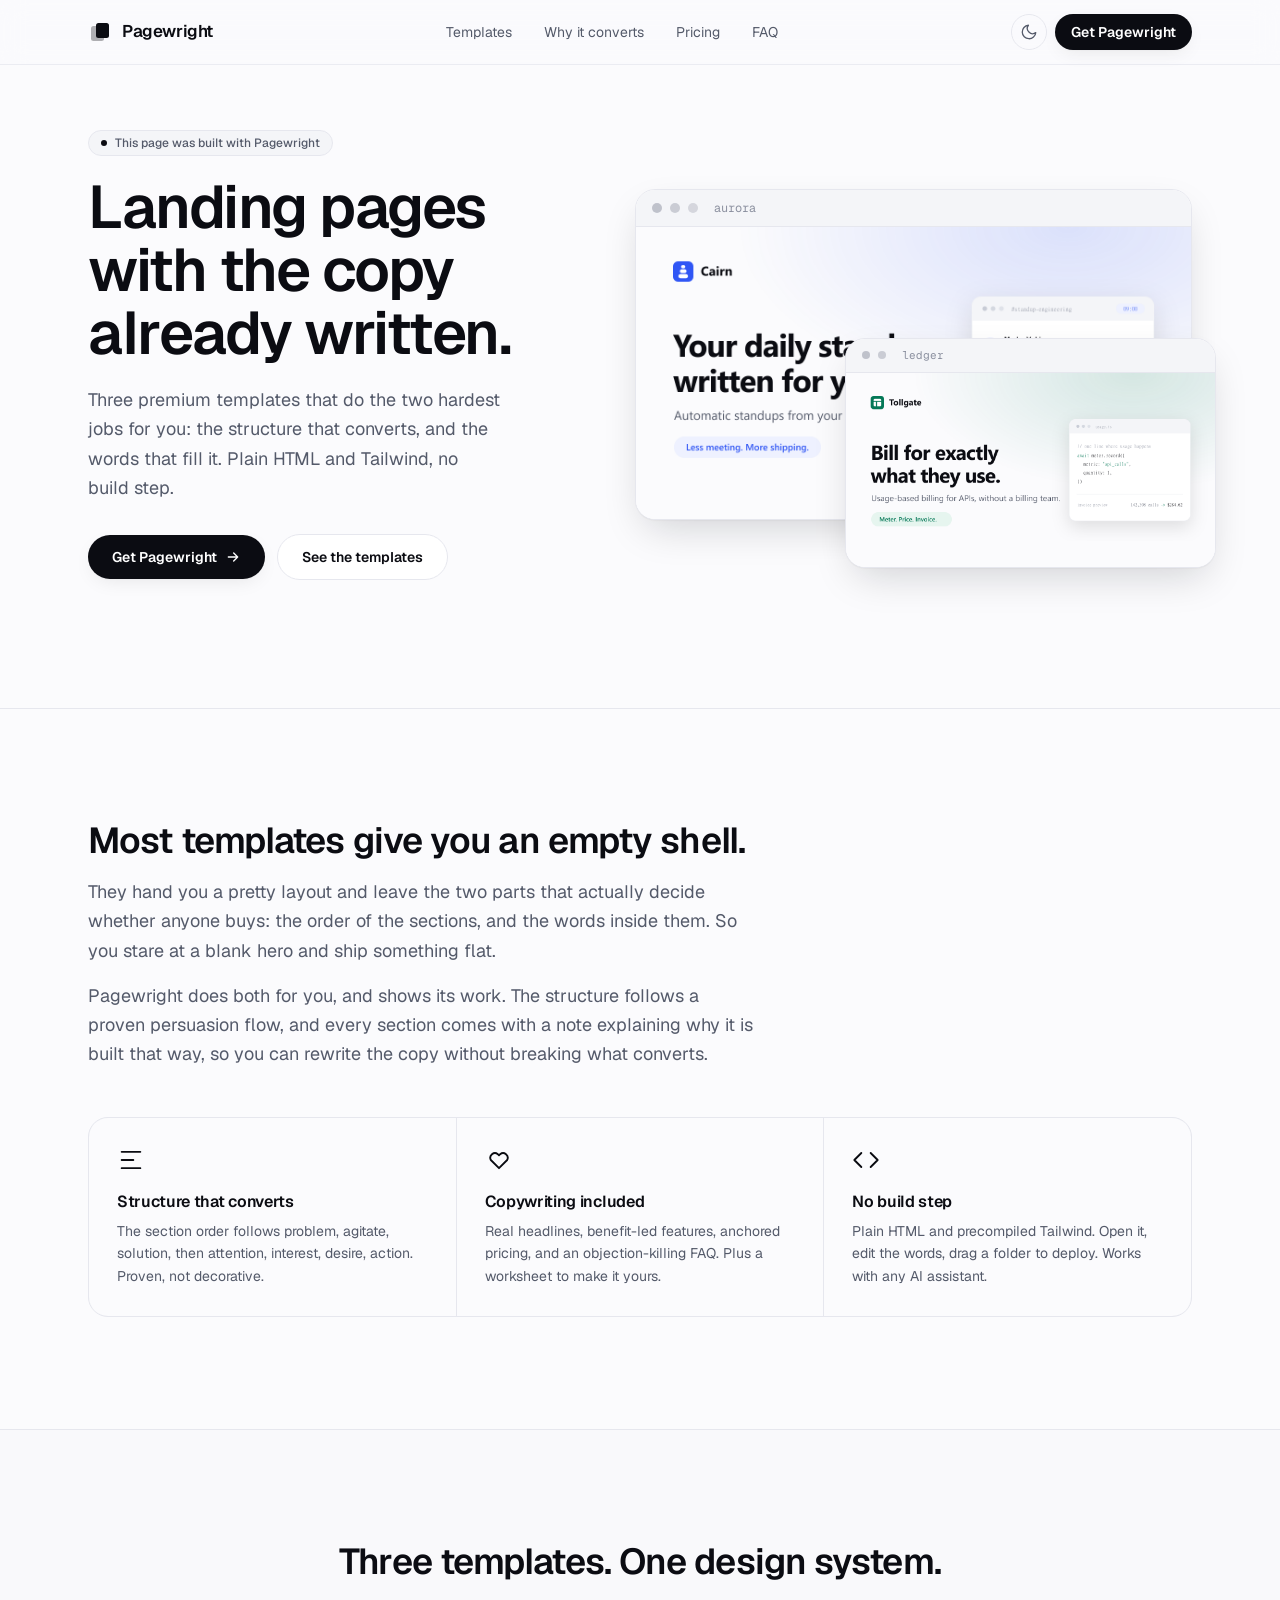
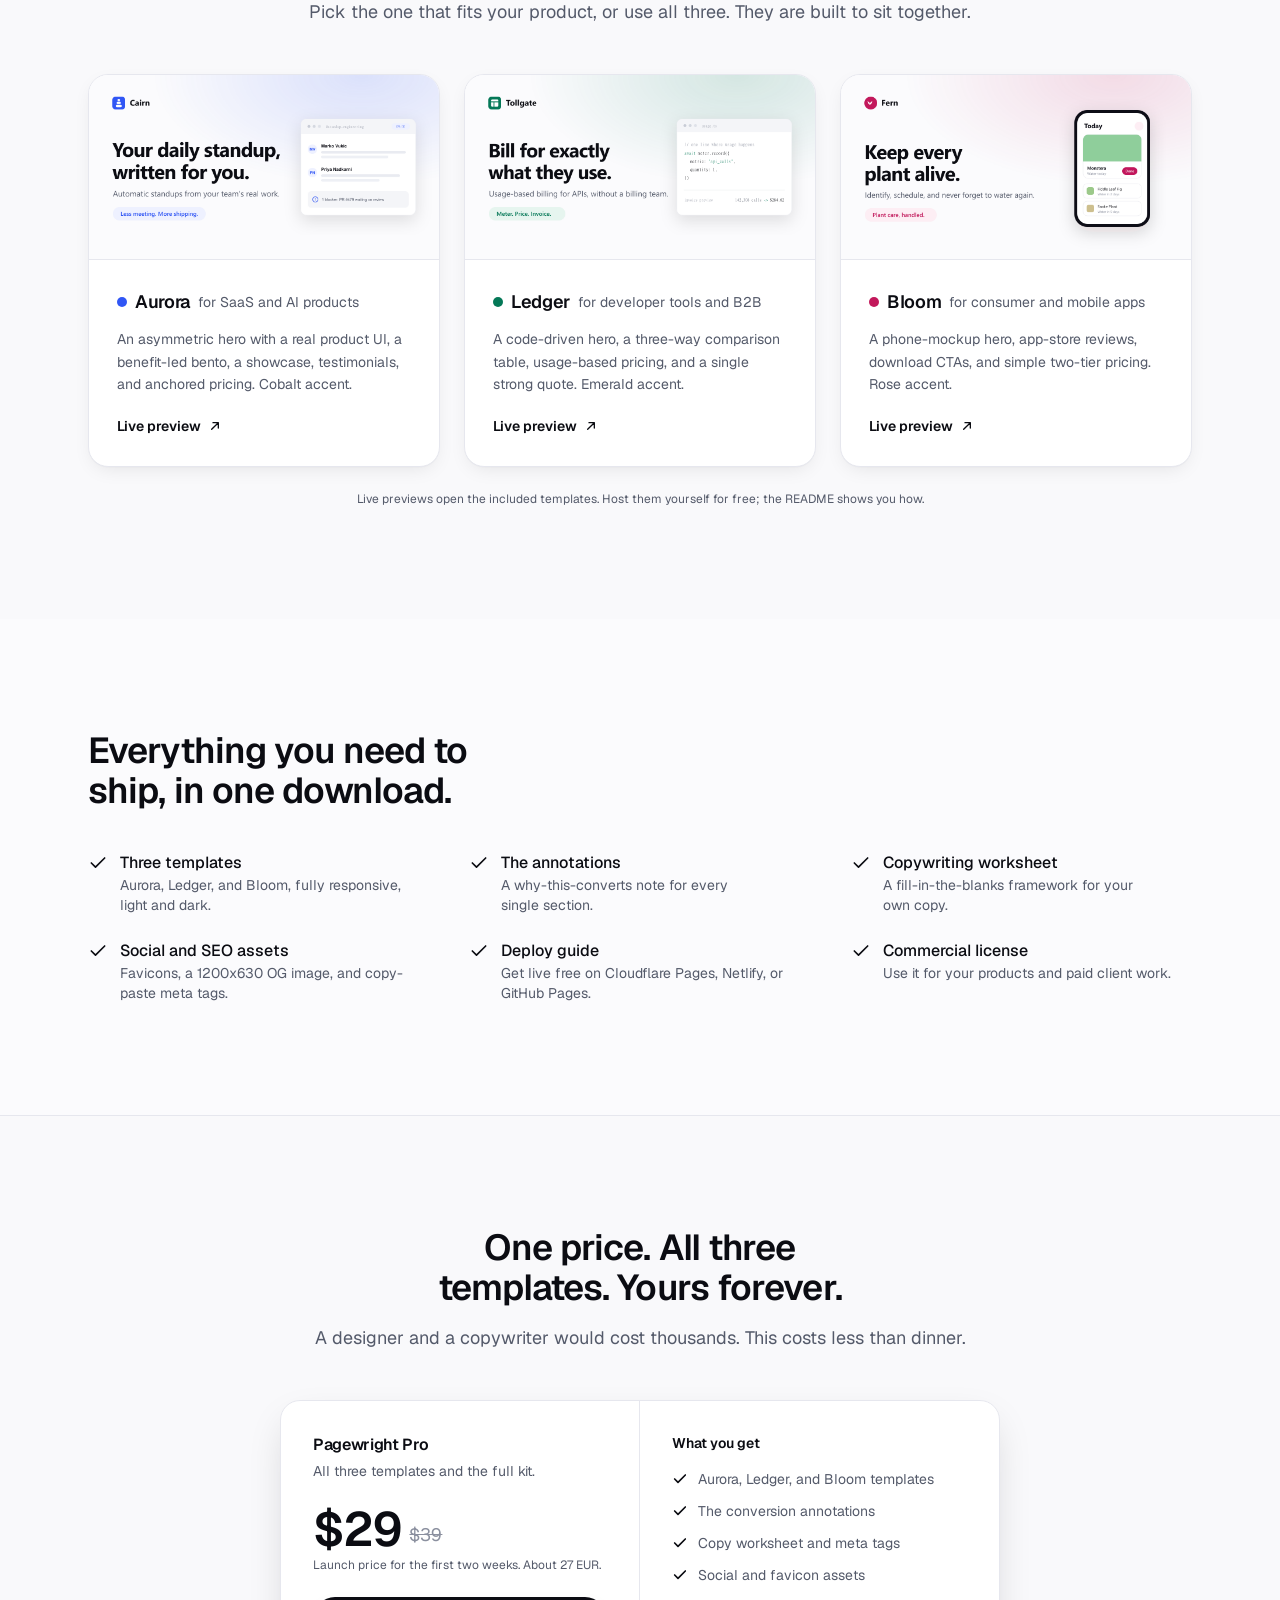
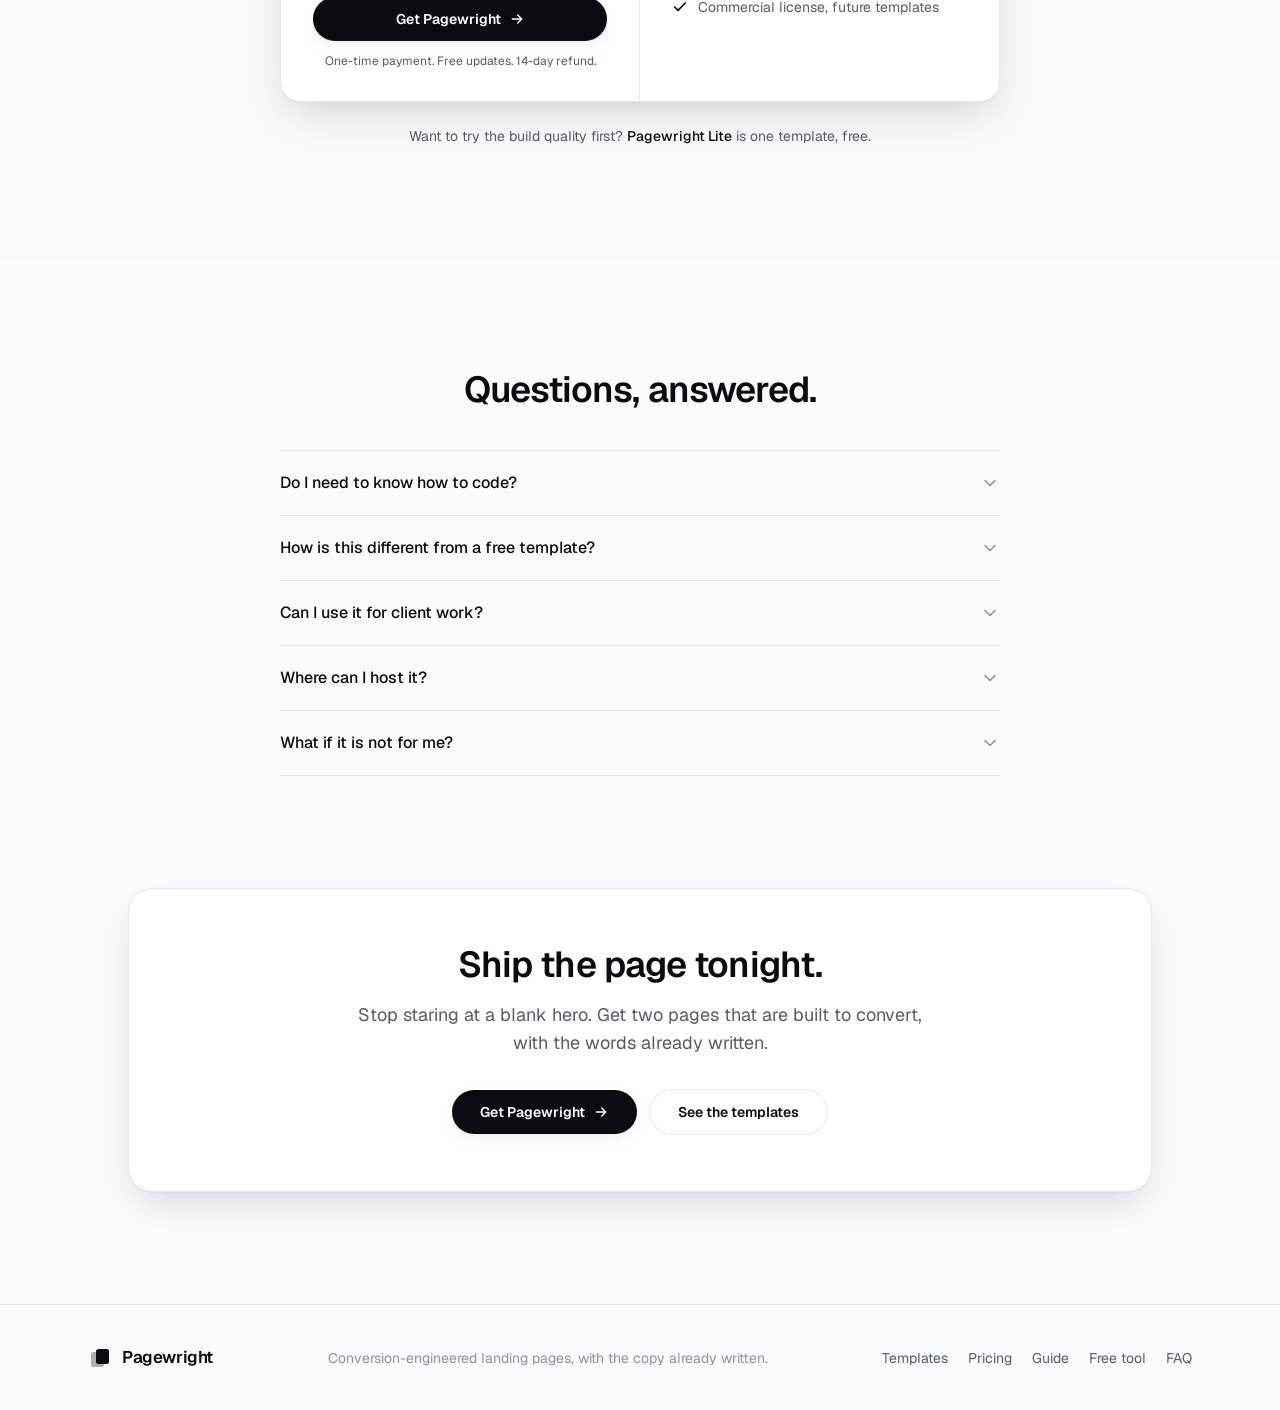
==== commit bb906e2d: "Add third template: Bloom (consumer/mobile-app, rose accent) Co-Authored-By: Claude Opus 4.8 <norepl" ====
--- a/index.html
+++ b/index.html
@@ -125,7 +125,7 @@
             Landing pages with the copy already written.
           </h1>
           <p class="mt-5 max-w-md text-lg leading-relaxed text-muted">
-            Two premium templates that do the two hardest jobs for you: the structure that converts, and the words that fill it. Plain HTML and Tailwind, no build step.
+            Three premium templates that do the two hardest jobs for you: the structure that converts, and the words that fill it. Plain HTML and Tailwind, no build step.
           </p>
           <div class="mt-8 flex flex-wrap items-center gap-3">
             <!-- BUY LINK: replace href with your Gumroad / Lemon Squeezy product URL -->
@@ -199,11 +199,11 @@
     <section id="templates" class="border-t border-line bg-panel/40 py-20 md:py-28">
       <div class="mx-auto max-w-6xl px-5 sm:px-6">
         <div class="reveal mx-auto max-w-2xl text-center">
-          <h2 class="text-3xl font-semibold tracking-tight sm:text-4xl">Two templates. One design system.</h2>
-          <p class="mt-4 text-lg text-muted">Pick the one that fits your product, or use both. They are built to sit together.</p>
-        </div>
-
-        <div class="mt-12 grid gap-6 lg:grid-cols-2">
+          <h2 class="text-3xl font-semibold tracking-tight sm:text-4xl">Three templates. One design system.</h2>
+          <p class="mt-4 text-lg text-muted">Pick the one that fits your product, or use all three. They are built to sit together.</p>
+        </div>
+
+        <div class="mt-12 grid gap-6 md:grid-cols-2 lg:grid-cols-3">
           <article class="reveal overflow-hidden rounded-2xl border border-line bg-card shadow-soft">
             <img src="assets/img/preview-aurora.png" width="1200" height="630" alt="Aurora template" class="block w-full border-b border-line" />
             <div class="p-7">
@@ -235,6 +235,22 @@
               </a>
             </div>
           </article>
+
+          <article class="reveal reveal-d2 overflow-hidden rounded-2xl border border-line bg-card shadow-soft">
+            <img src="assets/img/preview-bloom.png" width="1200" height="630" alt="Bloom template" class="block w-full border-b border-line" />
+            <div class="p-7">
+              <div class="flex items-center gap-2">
+                <span class="h-2.5 w-2.5 rounded-full" style="background:#c2185b"></span>
+                <h3 class="text-lg font-semibold">Bloom</h3>
+                <span class="text-sm text-muted">for consumer and mobile apps</span>
+              </div>
+              <p class="mt-3 text-sm leading-relaxed text-muted">A phone-mockup hero, app-store reviews, download CTAs, and simple two-tier pricing. Rose accent.</p>
+              <a href="bloom/" class="mt-5 inline-flex items-center gap-1.5 text-sm font-semibold text-ink transition hover:gap-2.5">
+                Live preview
+                <svg viewBox="0 0 24 24" class="h-4 w-4" fill="none" stroke="currentColor" stroke-width="2" stroke-linecap="round" stroke-linejoin="round"><path d="M7 17 17 7M9 7h8v8"/></svg>
+              </a>
+            </div>
+          </article>
         </div>
         <p class="reveal mt-6 text-center text-xs text-muted">Live previews open the included templates. Host them yourself for free; the README shows you how.</p>
       </div>
@@ -247,7 +263,7 @@
           <h2 class="text-3xl font-semibold tracking-tight sm:text-4xl">Everything you need to ship, in one download.</h2>
         </div>
         <div class="mt-10 grid gap-x-10 gap-y-6 sm:grid-cols-2 lg:grid-cols-3">
-          <div class="reveal flex gap-3"><svg viewBox="0 0 24 24" class="mt-0.5 h-5 w-5 shrink-0 text-ink" fill="none" stroke="currentColor" stroke-width="2" stroke-linecap="round" stroke-linejoin="round"><path d="M20 6 9 17l-5-5"/></svg><div><p class="font-medium">Two templates</p><p class="text-sm text-muted">Aurora and Ledger, fully responsive, light and dark.</p></div></div>
+          <div class="reveal flex gap-3"><svg viewBox="0 0 24 24" class="mt-0.5 h-5 w-5 shrink-0 text-ink" fill="none" stroke="currentColor" stroke-width="2" stroke-linecap="round" stroke-linejoin="round"><path d="M20 6 9 17l-5-5"/></svg><div><p class="font-medium">Three templates</p><p class="text-sm text-muted">Aurora, Ledger, and Bloom, fully responsive, light and dark.</p></div></div>
           <div class="reveal flex gap-3"><svg viewBox="0 0 24 24" class="mt-0.5 h-5 w-5 shrink-0 text-ink" fill="none" stroke="currentColor" stroke-width="2" stroke-linecap="round" stroke-linejoin="round"><path d="M20 6 9 17l-5-5"/></svg><div><p class="font-medium">The annotations</p><p class="text-sm text-muted">A why-this-converts note for every single section.</p></div></div>
           <div class="reveal flex gap-3"><svg viewBox="0 0 24 24" class="mt-0.5 h-5 w-5 shrink-0 text-ink" fill="none" stroke="currentColor" stroke-width="2" stroke-linecap="round" stroke-linejoin="round"><path d="M20 6 9 17l-5-5"/></svg><div><p class="font-medium">Copywriting worksheet</p><p class="text-sm text-muted">A fill-in-the-blanks framework for your own copy.</p></div></div>
           <div class="reveal flex gap-3"><svg viewBox="0 0 24 24" class="mt-0.5 h-5 w-5 shrink-0 text-ink" fill="none" stroke="currentColor" stroke-width="2" stroke-linecap="round" stroke-linejoin="round"><path d="M20 6 9 17l-5-5"/></svg><div><p class="font-medium">Social and SEO assets</p><p class="text-sm text-muted">Favicons, a 1200x630 OG image, and copy-paste meta tags.</p></div></div>
@@ -261,7 +277,7 @@
     <section id="pricing" class="border-t border-line bg-panel/40 py-20 md:py-28">
       <div class="mx-auto max-w-3xl px-5 sm:px-6">
         <div class="reveal mx-auto max-w-2xl text-center">
-          <h2 class="text-3xl font-semibold tracking-tight sm:text-4xl">One price. Both templates. Yours forever.</h2>
+          <h2 class="text-3xl font-semibold tracking-tight sm:text-4xl">One price. All three templates. Yours forever.</h2>
           <p class="mt-4 text-lg text-muted">A designer and a copywriter would cost thousands. This costs less than dinner.</p>
         </div>
 
@@ -269,7 +285,7 @@
           <div class="grid sm:grid-cols-2">
             <div class="border-b border-line p-8 sm:border-b-0 sm:border-r">
               <h3 class="font-semibold">Pagewright Pro</h3>
-              <p class="mt-1 text-sm text-muted">Both templates and the full kit.</p>
+              <p class="mt-1 text-sm text-muted">All three templates and the full kit.</p>
               <div class="mt-6 flex items-end gap-2">
                 <span class="text-5xl font-semibold tracking-tight">$29</span>
                 <span class="mb-1 text-lg text-faint line-through">$39</span>
@@ -285,7 +301,7 @@
             <div class="p-8">
               <p class="text-sm font-semibold">What you get</p>
               <ul class="mt-4 space-y-3 text-sm">
-                <li class="flex gap-2.5"><svg viewBox="0 0 24 24" class="mt-0.5 h-4 w-4 shrink-0 text-ink" fill="none" stroke="currentColor" stroke-width="2.5" stroke-linecap="round" stroke-linejoin="round"><path d="M20 6 9 17l-5-5"/></svg><span class="text-muted">Aurora and Ledger templates</span></li>
+                <li class="flex gap-2.5"><svg viewBox="0 0 24 24" class="mt-0.5 h-4 w-4 shrink-0 text-ink" fill="none" stroke="currentColor" stroke-width="2.5" stroke-linecap="round" stroke-linejoin="round"><path d="M20 6 9 17l-5-5"/></svg><span class="text-muted">Aurora, Ledger, and Bloom templates</span></li>
                 <li class="flex gap-2.5"><svg viewBox="0 0 24 24" class="mt-0.5 h-4 w-4 shrink-0 text-ink" fill="none" stroke="currentColor" stroke-width="2.5" stroke-linecap="round" stroke-linejoin="round"><path d="M20 6 9 17l-5-5"/></svg><span class="text-muted">The conversion annotations</span></li>
                 <li class="flex gap-2.5"><svg viewBox="0 0 24 24" class="mt-0.5 h-4 w-4 shrink-0 text-ink" fill="none" stroke="currentColor" stroke-width="2.5" stroke-linecap="round" stroke-linejoin="round"><path d="M20 6 9 17l-5-5"/></svg><span class="text-muted">Copy worksheet and meta tags</span></li>
                 <li class="flex gap-2.5"><svg viewBox="0 0 24 24" class="mt-0.5 h-4 w-4 shrink-0 text-ink" fill="none" stroke="currentColor" stroke-width="2.5" stroke-linecap="round" stroke-linejoin="round"><path d="M20 6 9 17l-5-5"/></svg><span class="text-muted">Social and favicon assets</span></li>
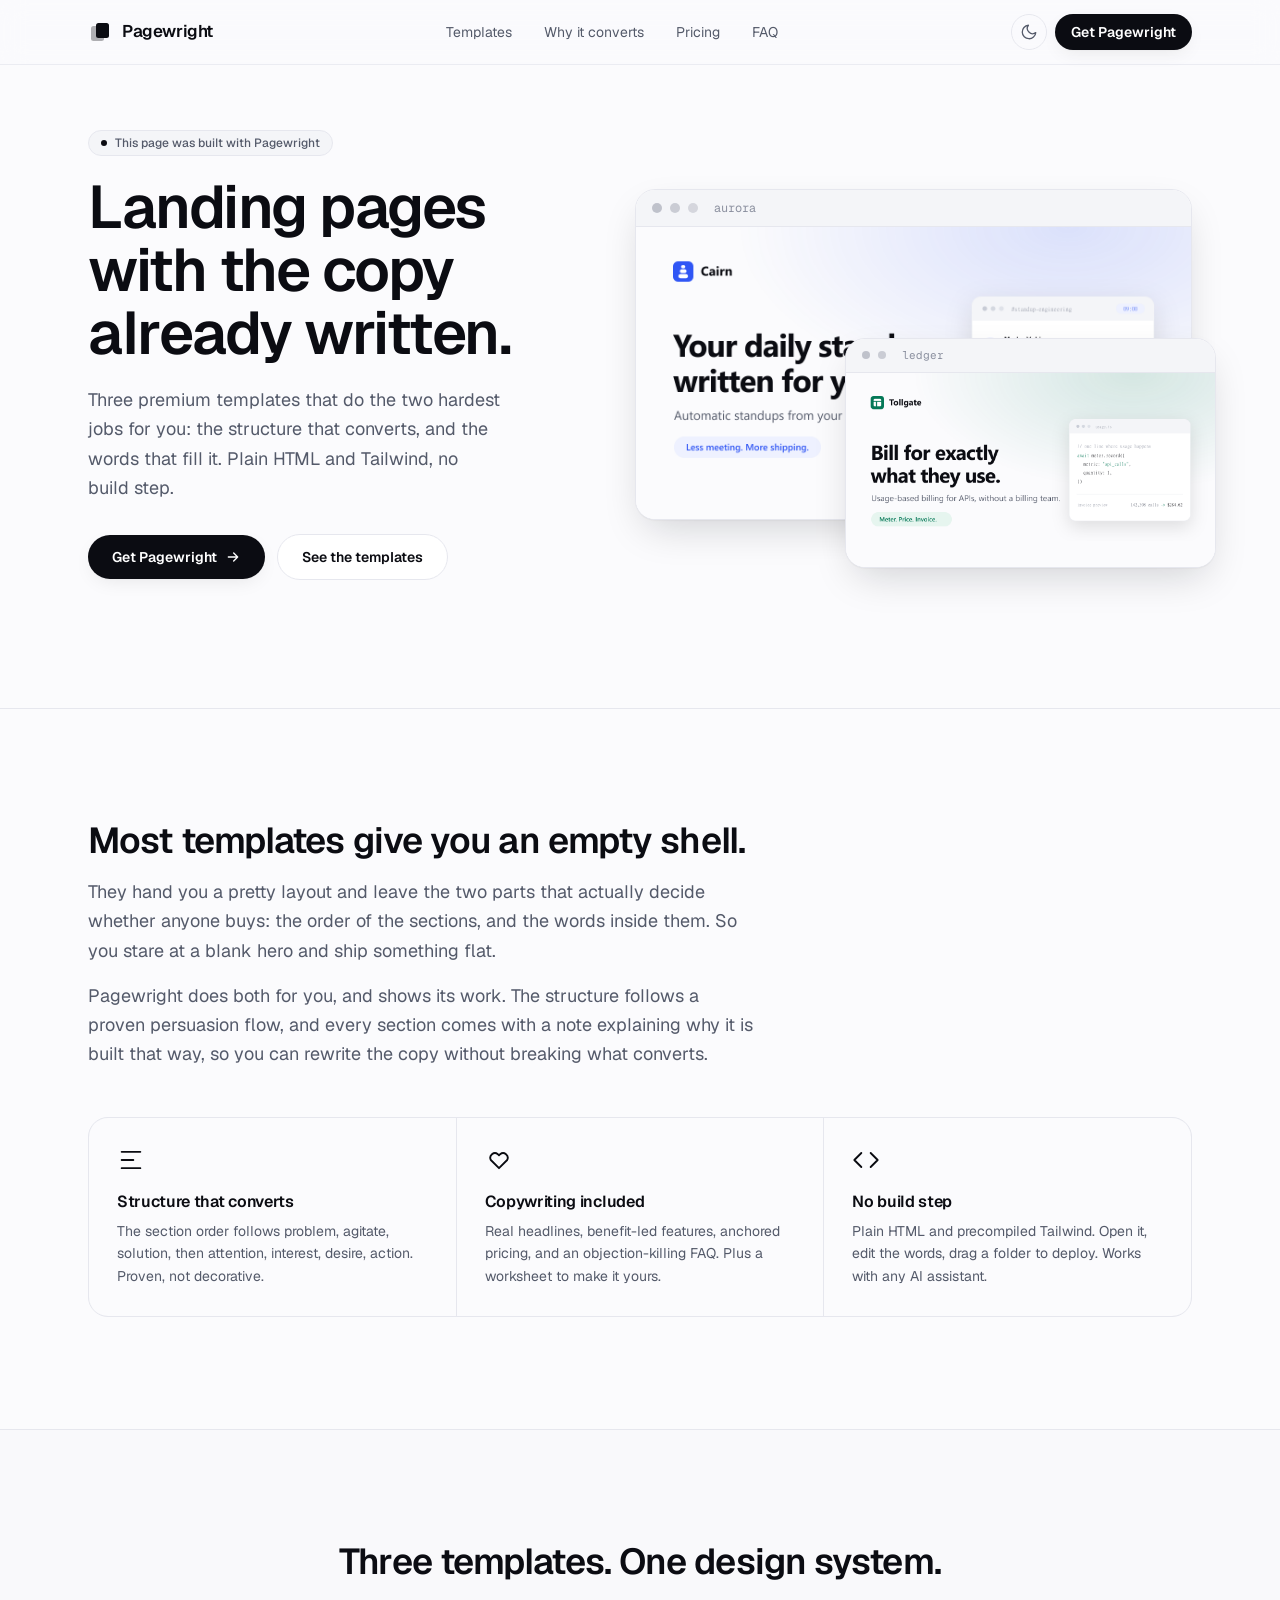
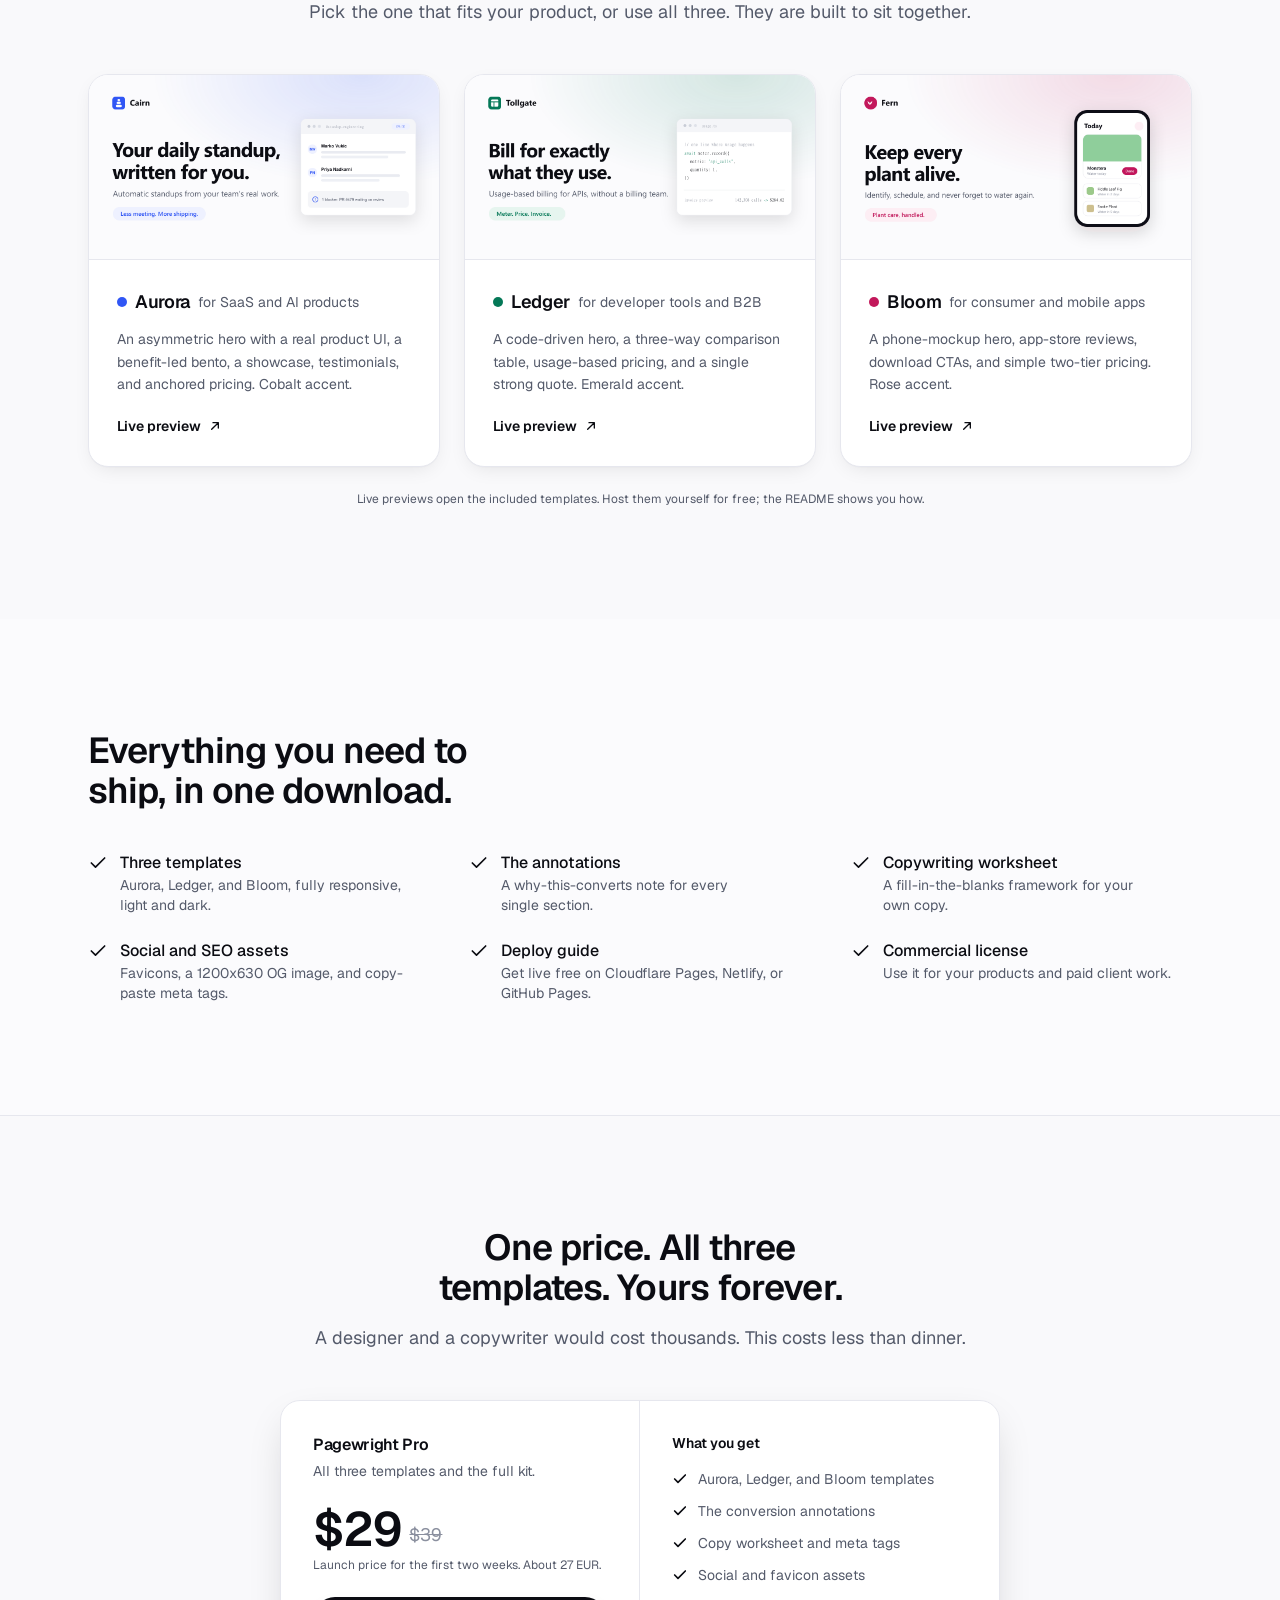
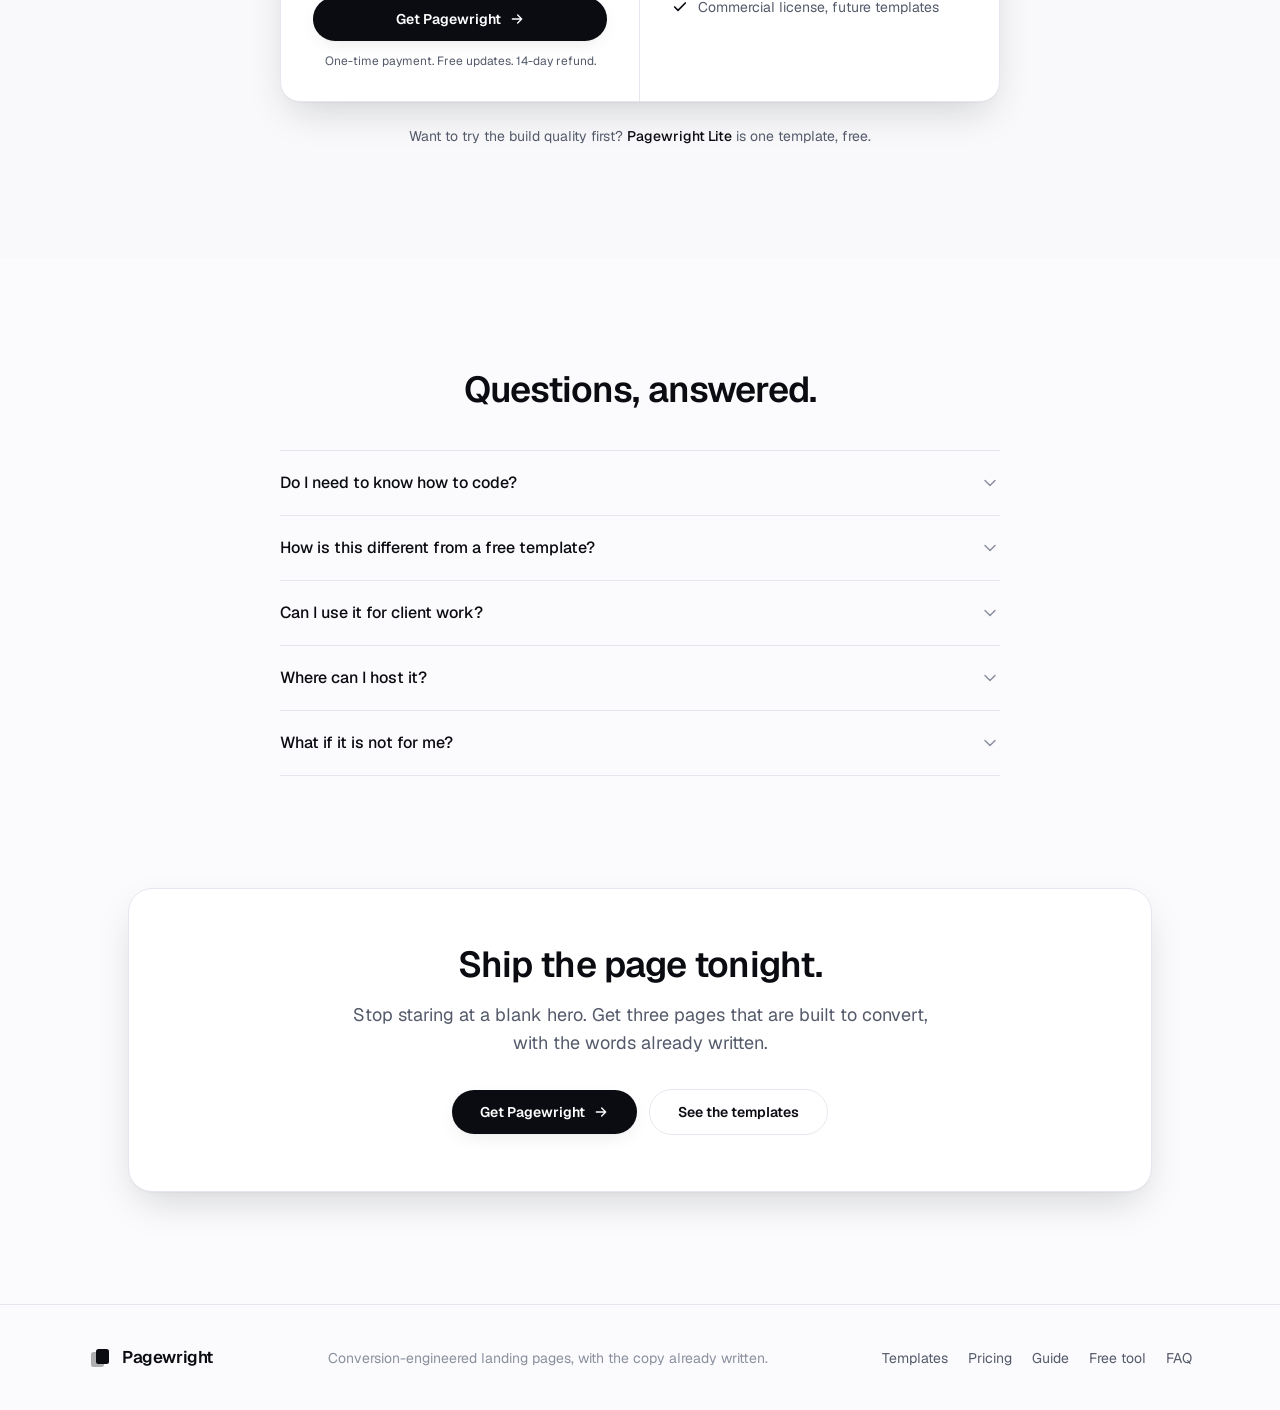
==== commit 6478daa7: "Wire buy buttons to Gumroad store; fix 'two'->'three' templates copy and OG image" ====
--- a/index.html
+++ b/index.html
@@ -11,7 +11,7 @@
   <!-- ============================================================= -->
 
   <title>Pagewright: conversion-engineered landing page templates, copy included</title>
-  <meta name="description" content="Two premium landing page templates with the conversion structure and the copywriting already written. Plain HTML and Tailwind, no build step. Ship a page that looks funded, in about an hour." />
+  <meta name="description" content="Three premium landing page templates with the conversion structure and the copywriting already written. Plain HTML and Tailwind, no build step. Ship a page that looks funded, in about an hour." />
   <link rel="canonical" href="https://leonbede7.github.io/pagewright/" />
 
   <meta name="theme-color" content="#fbfbfd" media="(prefers-color-scheme: light)" />
@@ -40,7 +40,7 @@
     "@context": "https://schema.org",
     "@type": "Product",
     "name": "Pagewright Pro",
-    "description": "Two conversion-engineered landing page templates with the structure and copywriting already written. Plain HTML and Tailwind, no build step.",
+    "description": "Three conversion-engineered landing page templates with the structure and copywriting already written. Plain HTML and Tailwind, no build step.",
     "brand": { "@type": "Brand", "name": "Pagewright" },
     "url": "https://leonbede7.github.io/pagewright/",
     "image": "https://leonbede7.github.io/pagewright/assets/img/og.png",
@@ -49,7 +49,7 @@
       "price": "29",
       "priceCurrency": "USD",
       "availability": "https://schema.org/InStock",
-      "url": "https://leonbede7.github.io/pagewright/#pricing"
+      "url": "https://leonbede.gumroad.com/l/pagewright-pro"
     }
   }
   </script>
@@ -139,7 +139,7 @@
           </div>
         </div>
 
-        <!-- Two template previews in browser frames, overlapping -->
+        <!-- Three template previews in browser frames, overlapping -->
         <div class="reveal reveal-d2 relative">
           <div class="overflow-hidden rounded-2xl border border-line bg-card shadow-lift">
             <div class="flex items-center gap-2 border-b border-line bg-panel px-4 py-2.5">
@@ -291,8 +291,8 @@
                 <span class="mb-1 text-lg text-faint line-through">$39</span>
               </div>
               <p class="mt-1 text-xs text-muted">Launch price for the first two weeks. About 27 EUR.</p>
-              <!-- BUY LINK: replace href with your Gumroad / Lemon Squeezy product URL -->
-              <a href="#" class="mt-6 inline-flex w-full items-center justify-center gap-2 rounded-full bg-brand px-5 py-3 text-sm font-semibold text-on-brand shadow-soft transition hover:opacity-90 active:scale-[0.98]">
+              <!-- BUY LINK: Gumroad product -->
+              <a href="https://leonbede.gumroad.com/l/pagewright-pro" class="mt-6 inline-flex w-full items-center justify-center gap-2 rounded-full bg-brand px-5 py-3 text-sm font-semibold text-on-brand shadow-soft transition hover:opacity-90 active:scale-[0.98]">
                 Get Pagewright
                 <svg viewBox="0 0 24 24" class="h-4 w-4" fill="none" stroke="currentColor" stroke-width="2" stroke-linecap="round" stroke-linejoin="round"><path d="M5 12h14M13 6l6 6-6 6"/></svg>
               </a>
@@ -311,7 +311,7 @@
           </div>
         </div>
 
-        <p class="reveal mt-6 text-center text-sm text-muted">Want to try the build quality first? <a href="#" class="font-medium text-ink underline-offset-4 hover:underline">Pagewright Lite</a> is one template, free.</p>
+        <p class="reveal mt-6 text-center text-sm text-muted">Want to try the build quality first? <a href="lite/" class="font-medium text-ink underline-offset-4 hover:underline">Pagewright Lite</a> is one template, free.</p>
       </div>
     </section>
 
@@ -353,10 +353,10 @@
     <section class="px-5 pb-20 sm:px-6 md:pb-28">
       <div class="reveal relative mx-auto max-w-5xl overflow-hidden rounded-3xl border border-line bg-card p-10 text-center shadow-lift sm:p-14">
         <h2 class="mx-auto max-w-2xl text-3xl font-semibold tracking-tight sm:text-4xl">Ship the page tonight.</h2>
-        <p class="mx-auto mt-4 max-w-xl text-lg text-muted">Stop staring at a blank hero. Get two pages that are built to convert, with the words already written.</p>
+        <p class="mx-auto mt-4 max-w-xl text-lg text-muted">Stop staring at a blank hero. Get three pages that are built to convert, with the words already written.</p>
         <div class="mt-8 flex flex-wrap items-center justify-center gap-3">
-          <!-- BUY LINK: replace href with your Gumroad / Lemon Squeezy product URL -->
-          <a href="#" class="inline-flex items-center gap-2 rounded-full bg-brand px-7 py-3 text-sm font-semibold text-on-brand shadow-soft transition hover:opacity-90 active:scale-[0.98]">
+          <!-- BUY LINK: Gumroad product -->
+          <a href="https://leonbede.gumroad.com/l/pagewright-pro" class="inline-flex items-center gap-2 rounded-full bg-brand px-7 py-3 text-sm font-semibold text-on-brand shadow-soft transition hover:opacity-90 active:scale-[0.98]">
             Get Pagewright
             <svg viewBox="0 0 24 24" class="h-4 w-4" fill="none" stroke="currentColor" stroke-width="2" stroke-linecap="round" stroke-linejoin="round"><path d="M5 12h14M13 6l6 6-6 6"/></svg>
           </a>
@@ -385,5 +385,4 @@
   </footer>
 
   <script src="assets/js/app.js" defer></script>
-</body>
-</html>
+</body
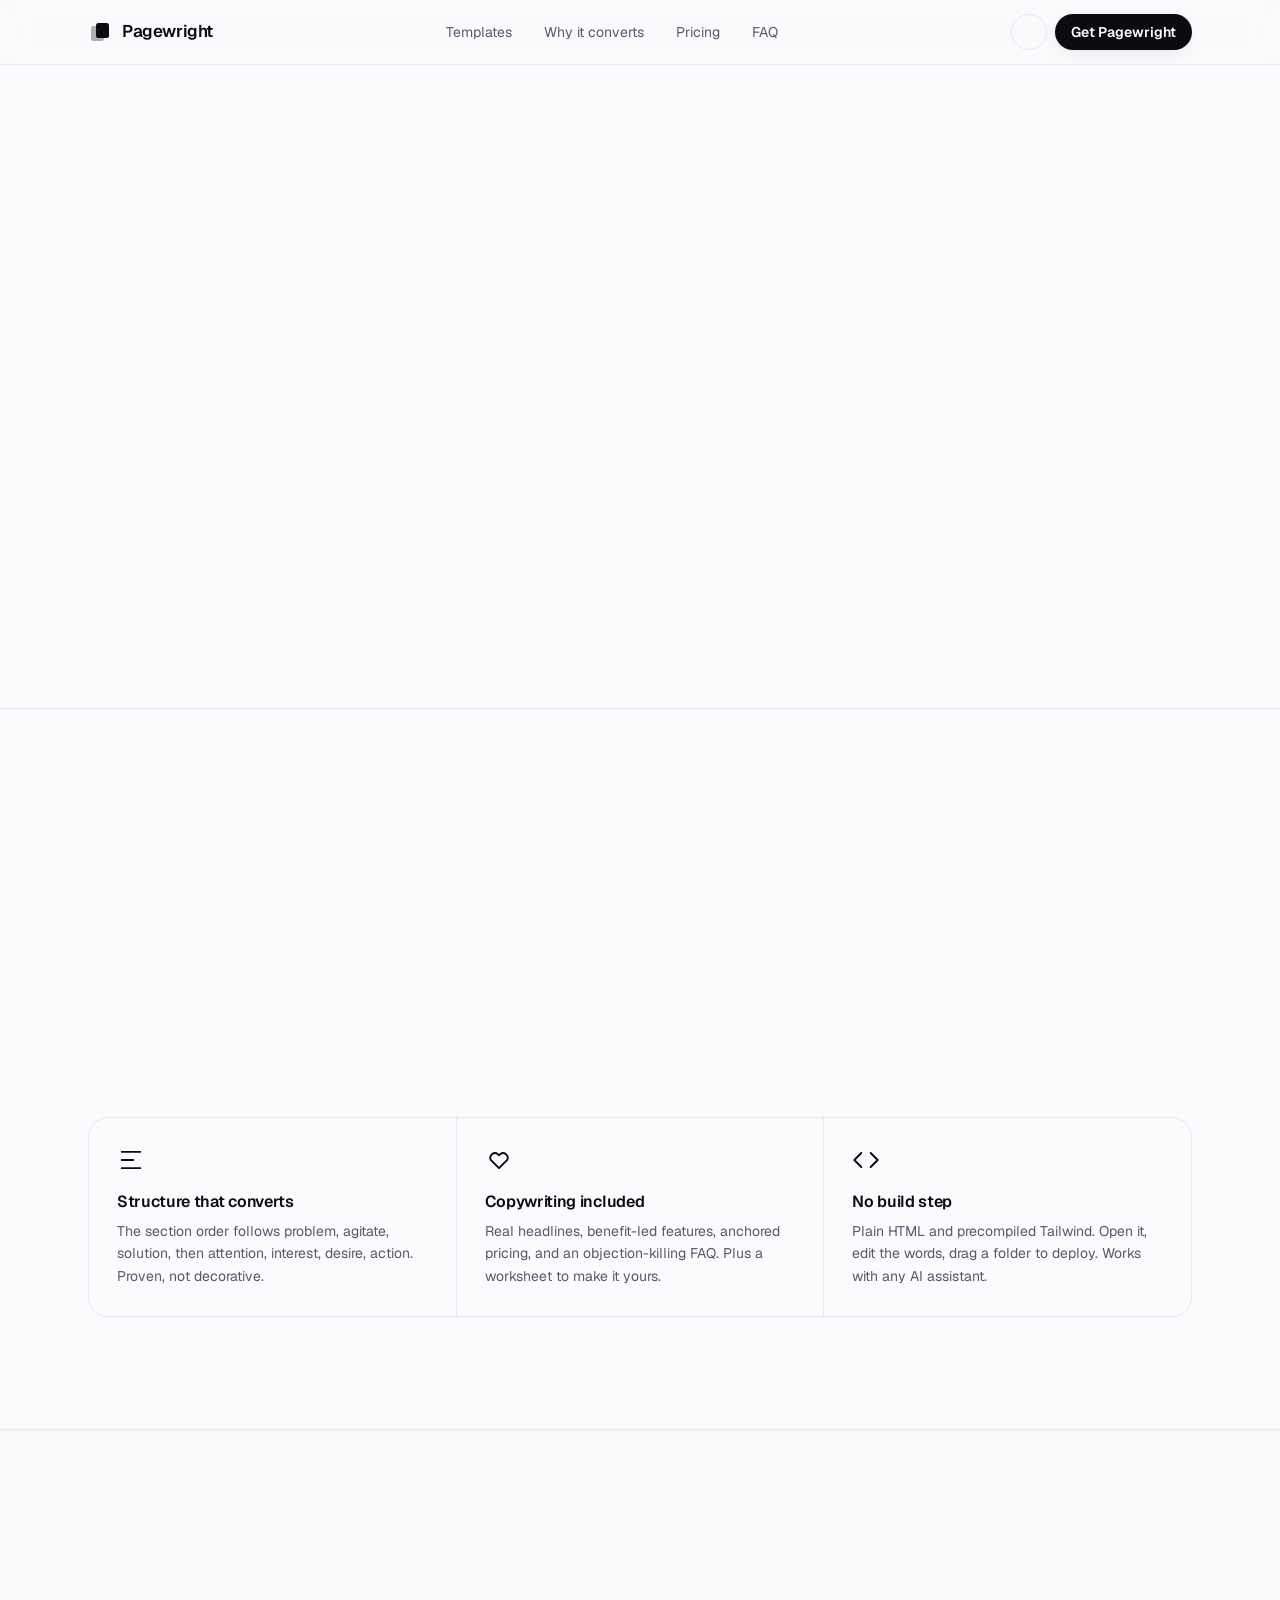
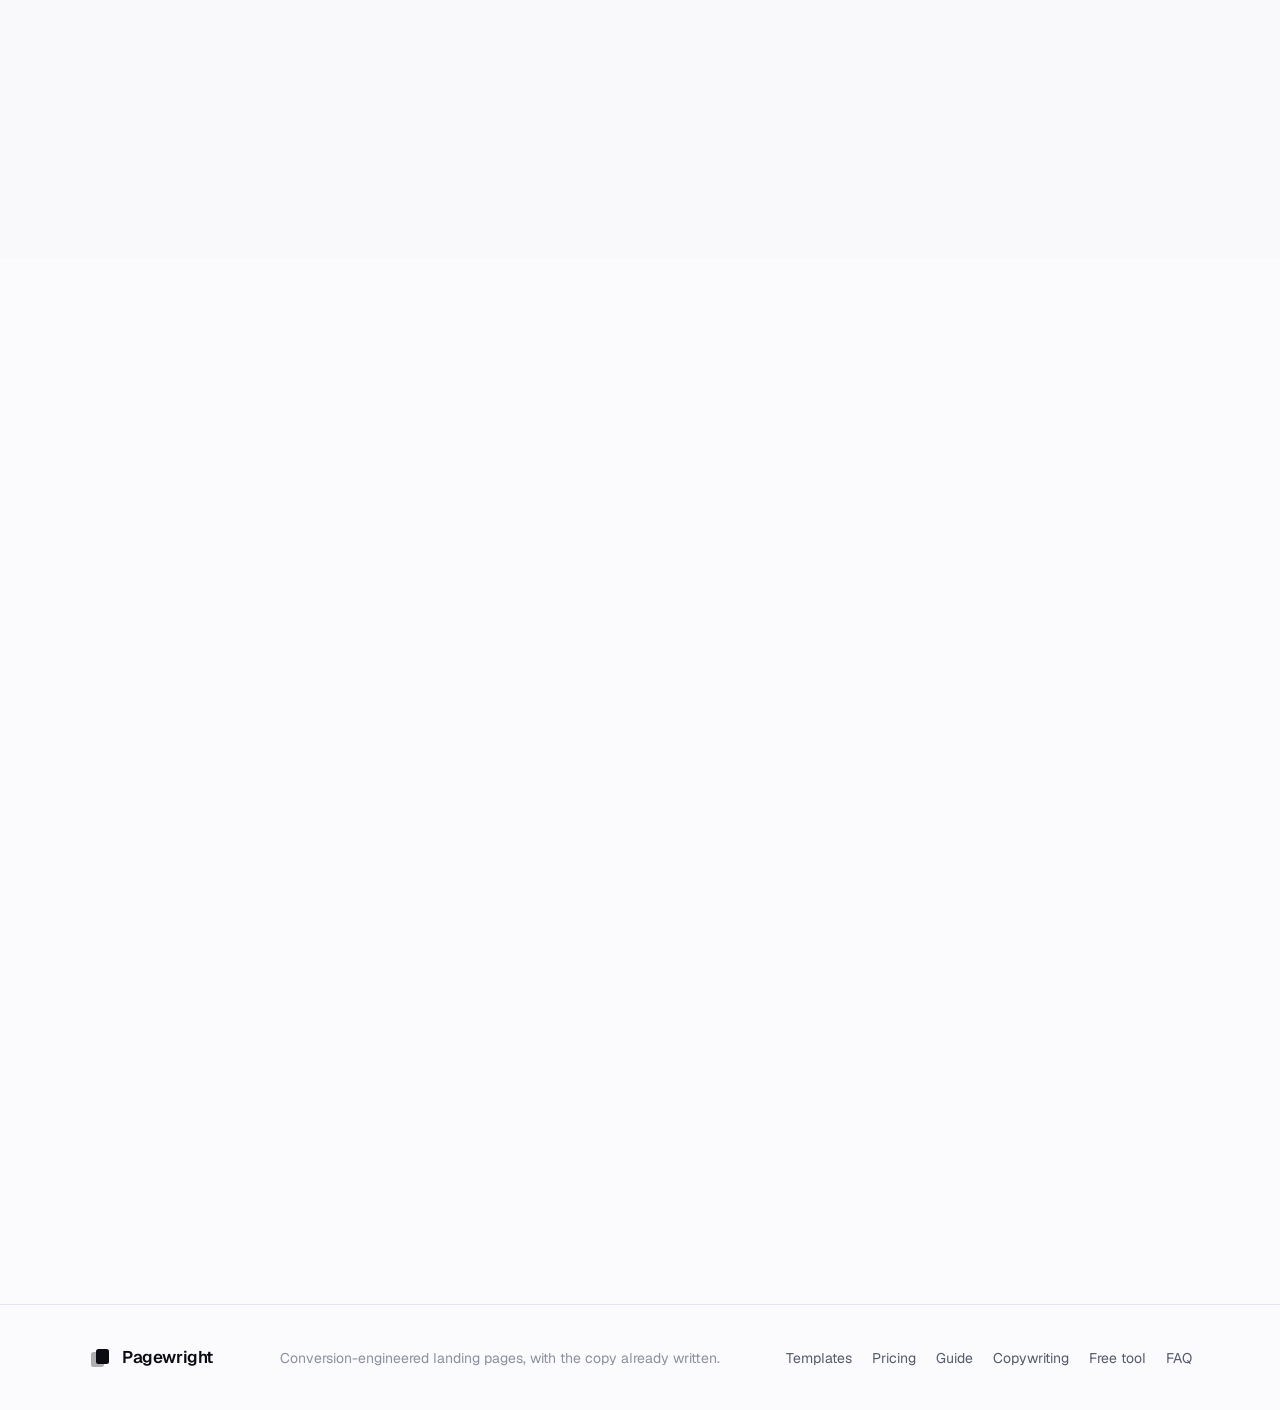
==== commit c6620da5: "Add landing-page-copywriting SEO article; cross-link from home, guide, mistakes; sitemap" ====
--- a/index.html
+++ b/index.html
@@ -378,11 +378,6 @@
         <a href="#templates" class="transition hover:text-ink">Templates</a>
         <a href="#pricing" class="transition hover:text-ink">Pricing</a>
         <a href="guide/" class="transition hover:text-ink">Guide</a>
+        <a href="landing-page-copywriting/" class="transition hover:text-ink">Copywriting</a>
         <a href="checklist/" class="transition hover:text-ink">Free tool</a>
-        <a href="#faq" class="transition hover:text-ink">FAQ</a>
-      </div>
-    </div>
-  </footer>
-
-  <script src="assets/js/app.js" defer></script>
-</body+        <a href="#faq" class="transition hover:text-ink">FAQ</a
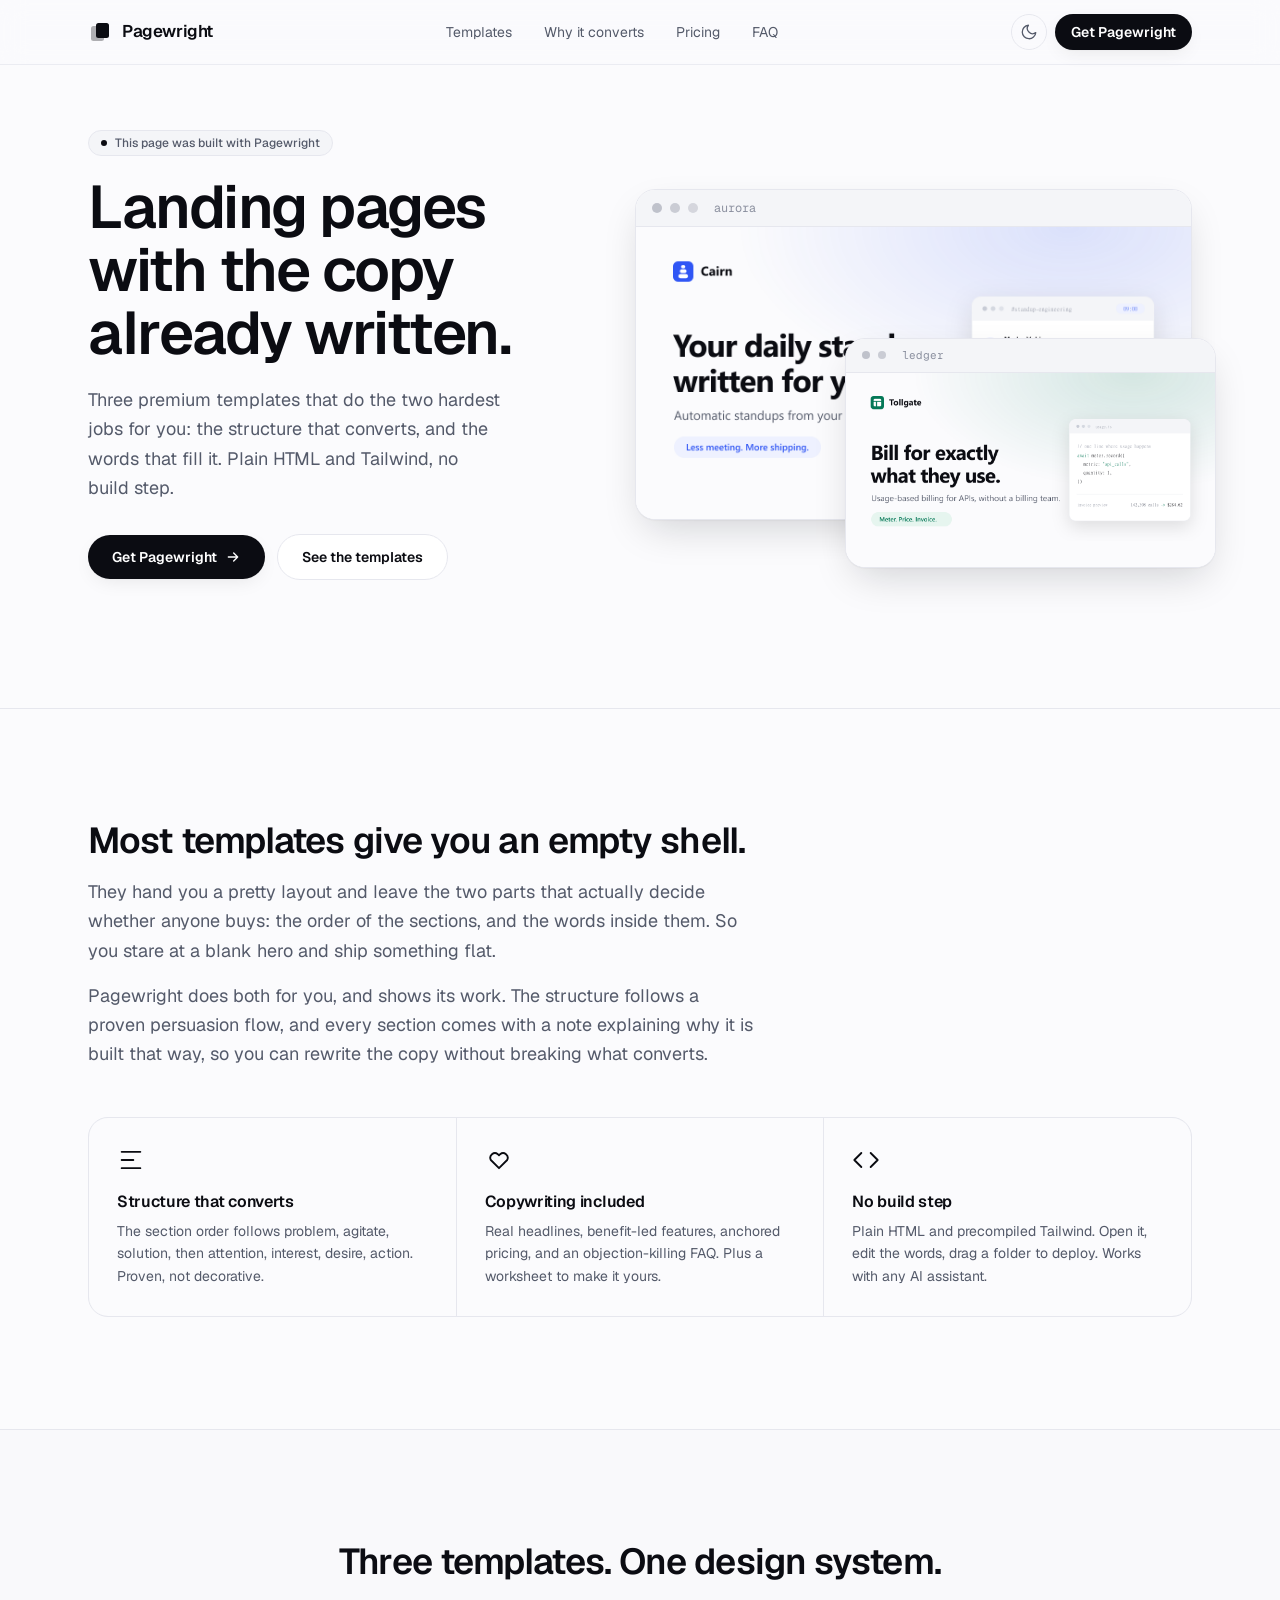
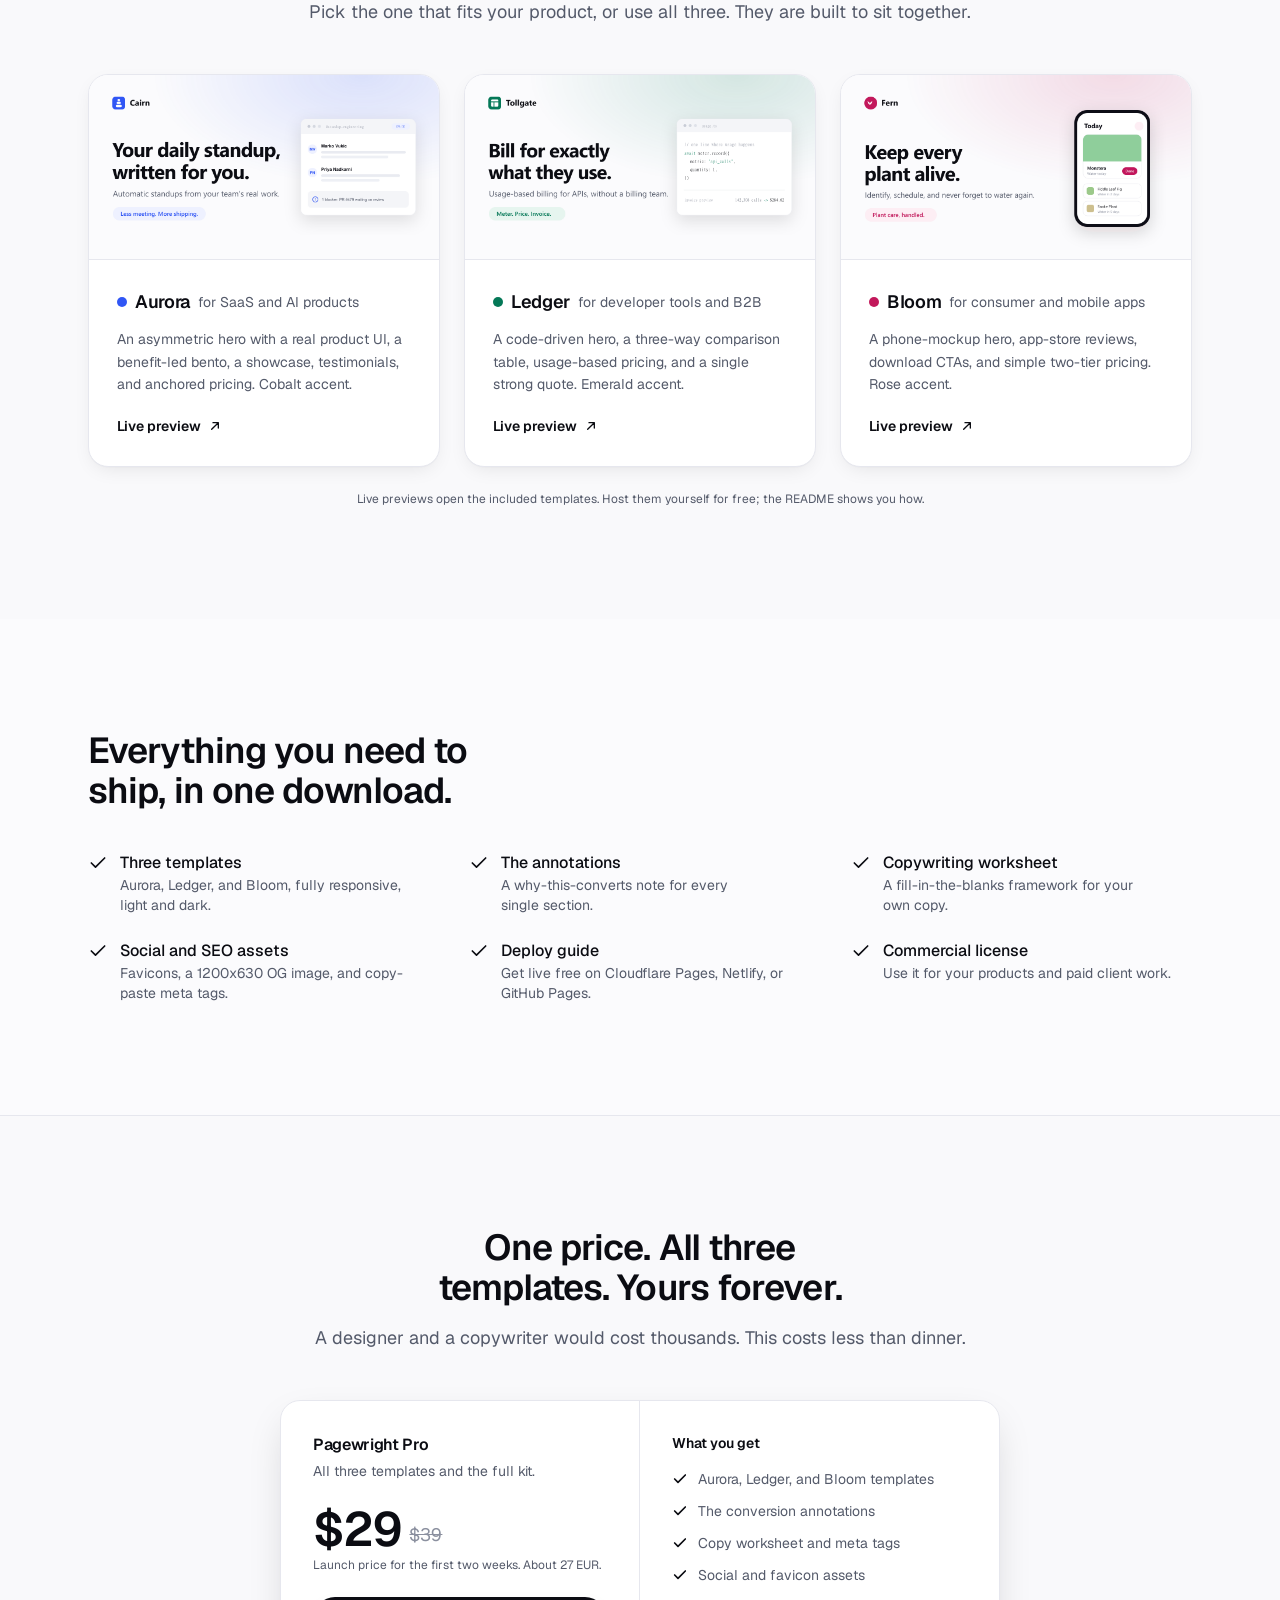
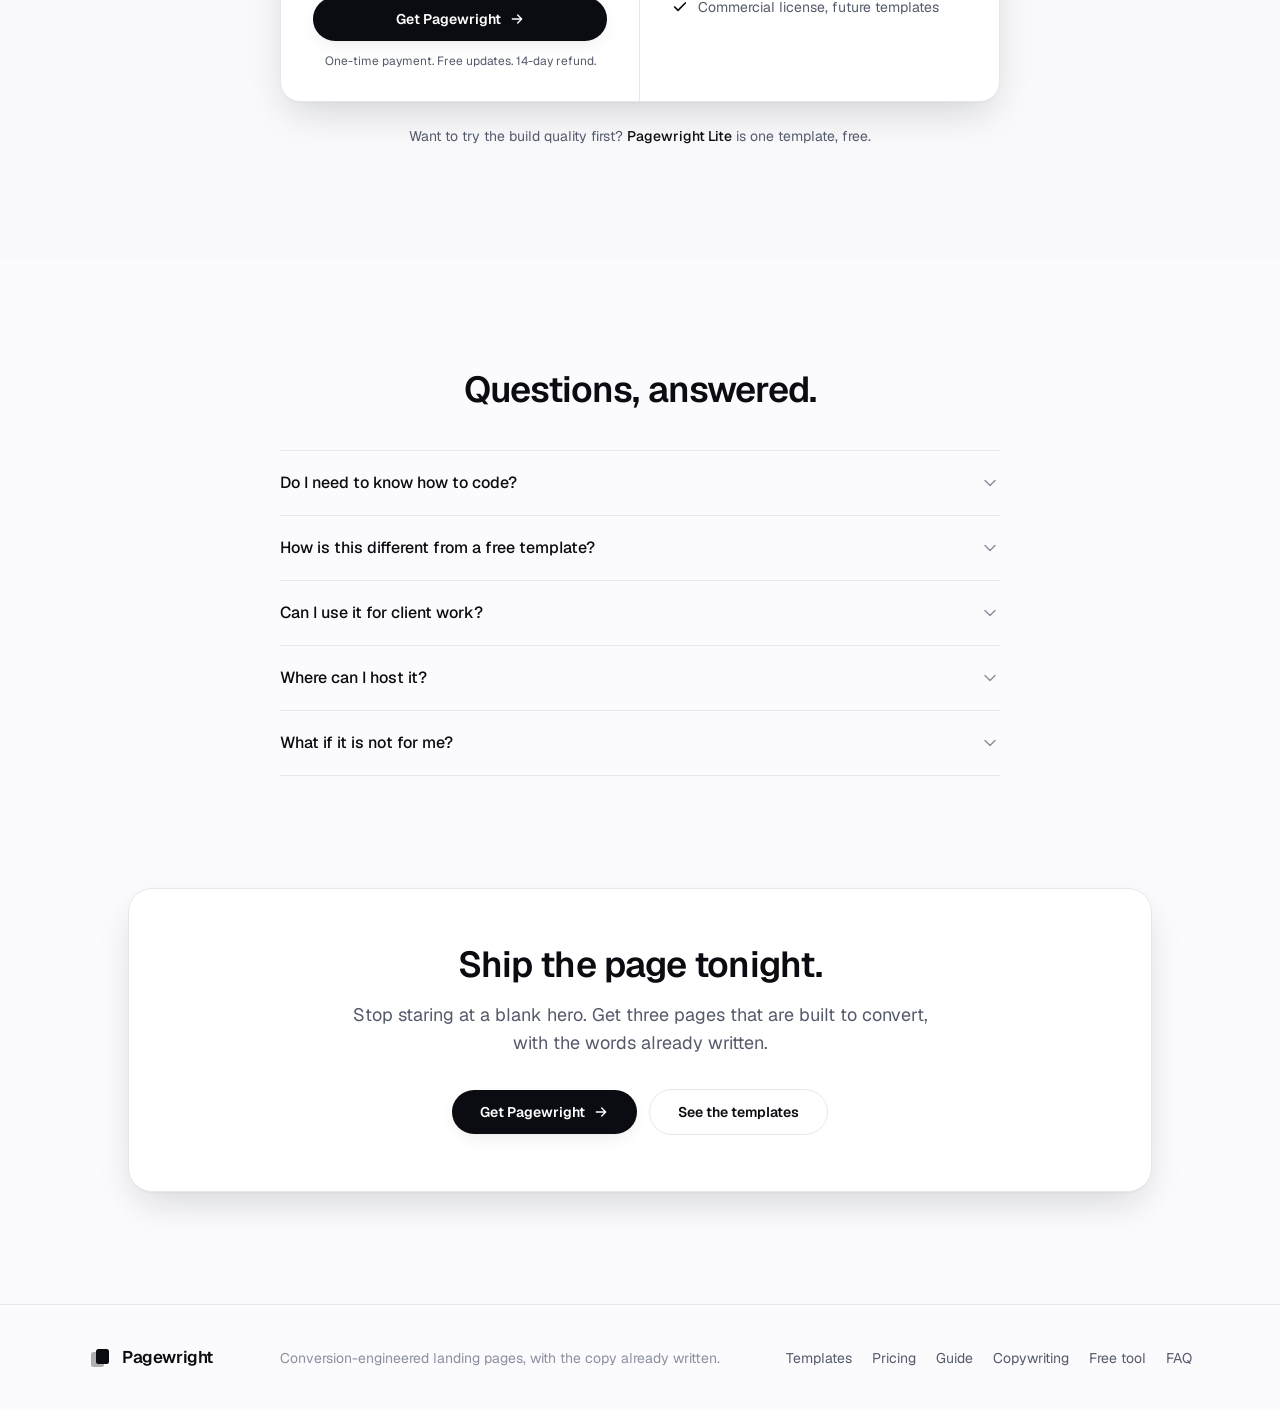
==== commit 2f3bee8f: "Finalize cross-links and sitemap for the copywriting article Co-Authored-By: Claude Opus 4.8 <norepl" ====
--- a/index.html
+++ b/index.html
@@ -380,4 +380,10 @@
         <a href="guide/" class="transition hover:text-ink">Guide</a>
         <a href="landing-page-copywriting/" class="transition hover:text-ink">Copywriting</a>
         <a href="checklist/" class="transition hover:text-ink">Free tool</a>
-        <a href="#faq" class="transition hover:text-ink">FAQ</a+        <a href="#faq" class="transition hover:text-ink">FAQ</a>
+      </div>
+    </div>
+  </footer>
+
+  <script src="assets/js/app.js" defer></script>
+</body
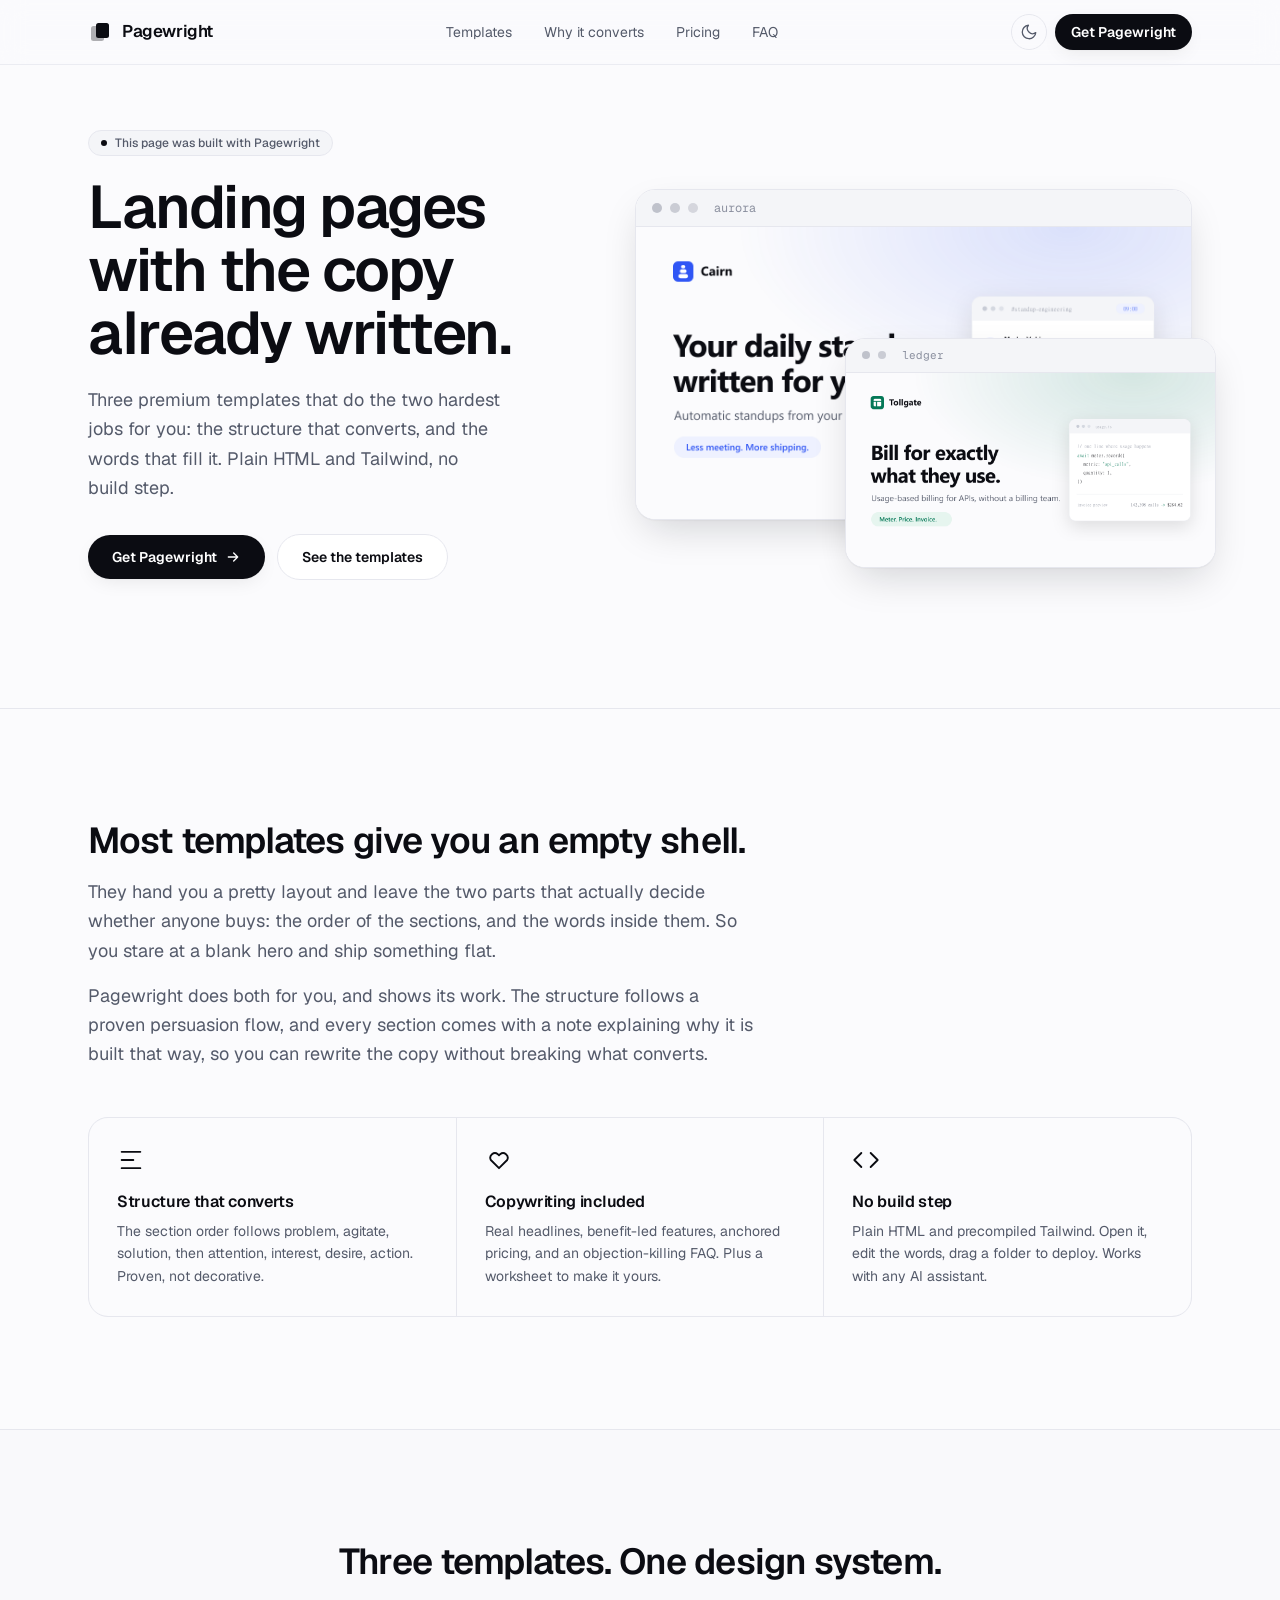
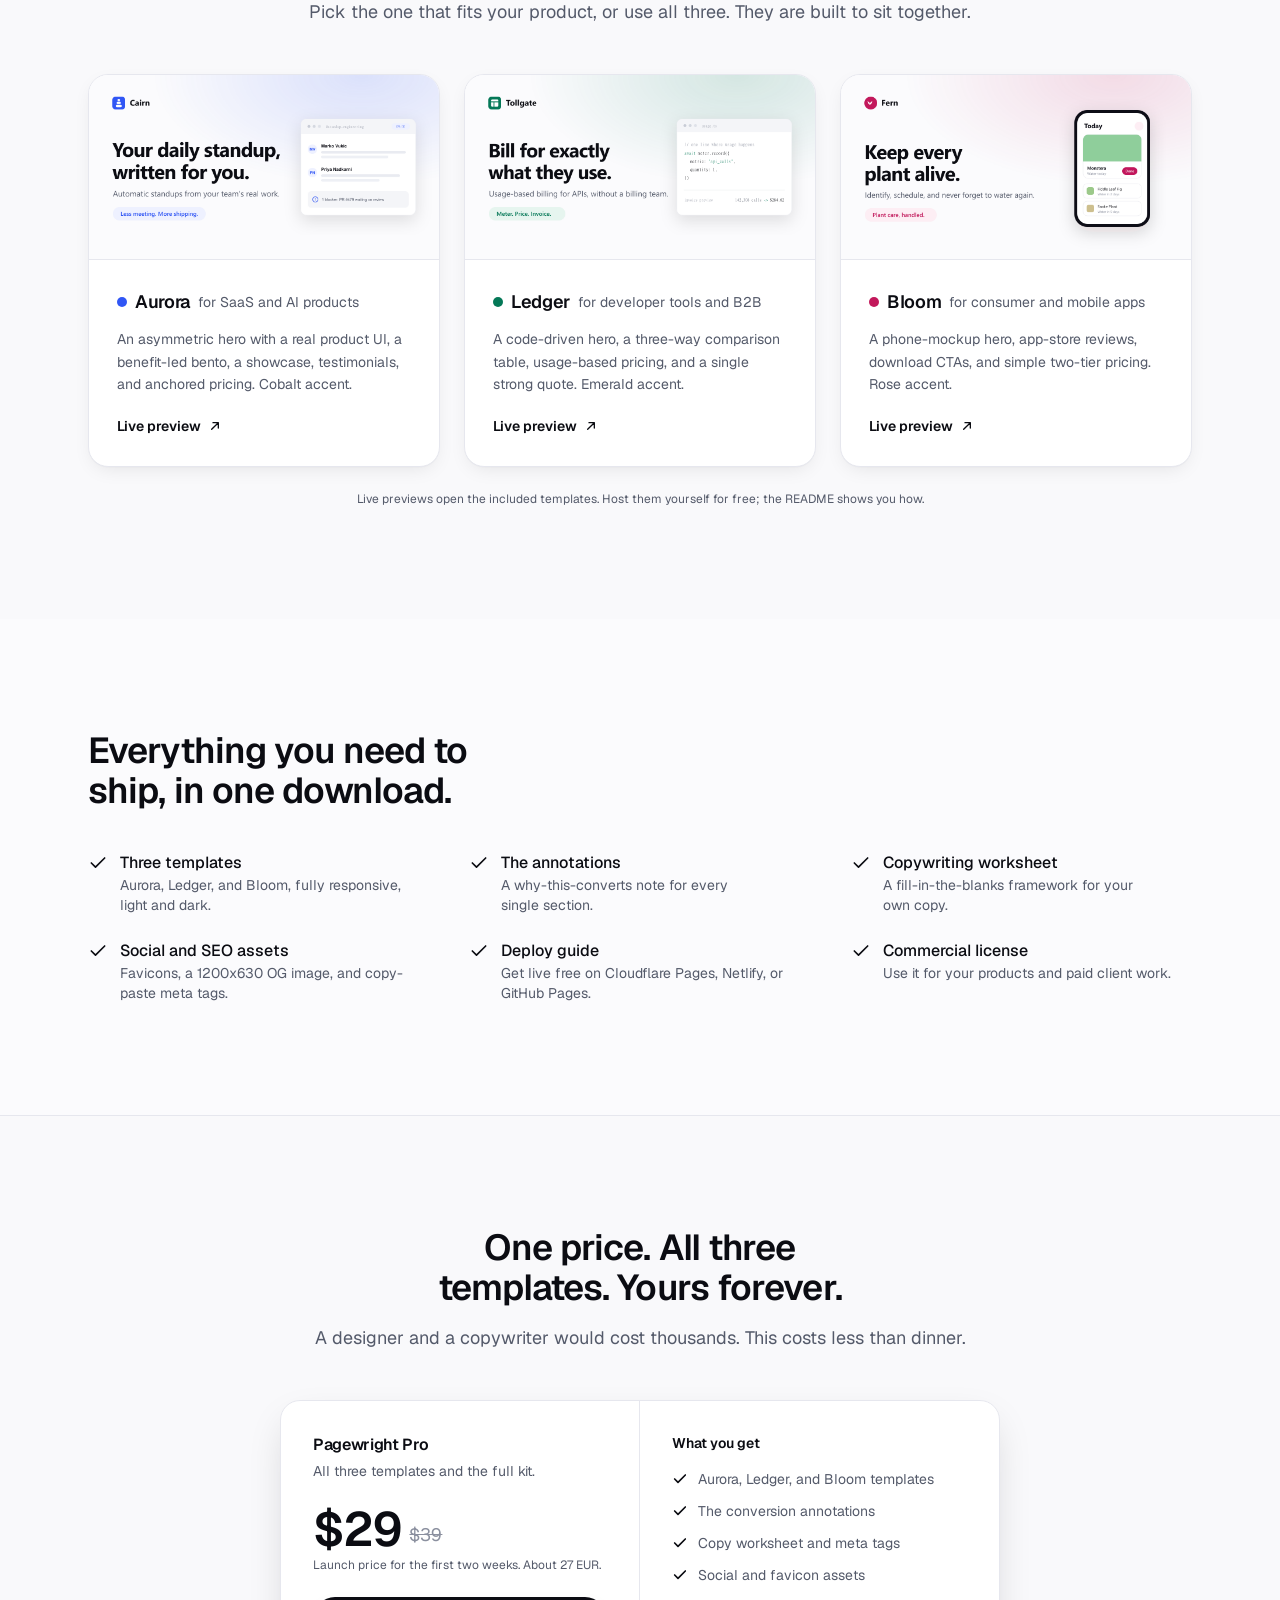
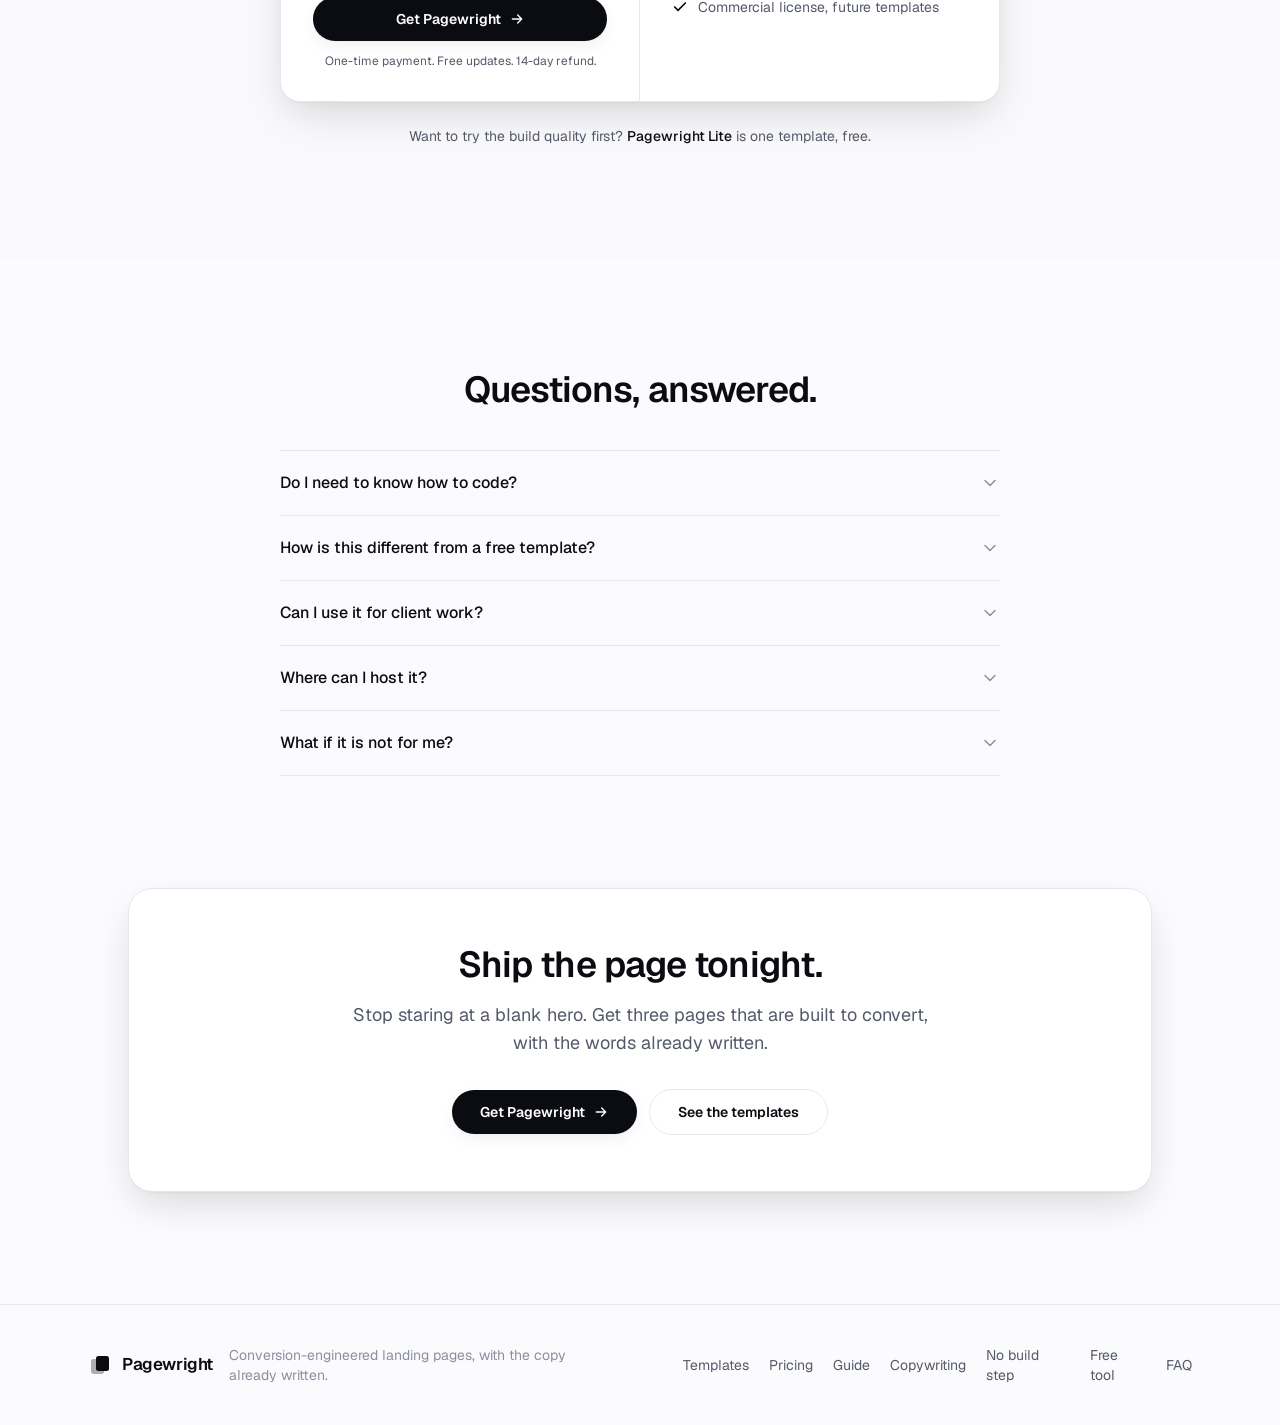
==== commit f99d8663: "Add no-build-step SEO article; cross-link cluster; LS gallery/logo assets" ====
--- a/index.html
+++ b/index.html
@@ -379,6 +379,7 @@
         <a href="#pricing" class="transition hover:text-ink">Pricing</a>
         <a href="guide/" class="transition hover:text-ink">Guide</a>
         <a href="landing-page-copywriting/" class="transition hover:text-ink">Copywriting</a>
+        <a href="landing-page-no-build-step/" class="transition hover:text-ink">No build step</a>
         <a href="checklist/" class="transition hover:text-ink">Free tool</a>
         <a href="#faq" class="transition hover:text-ink">FAQ</a>
       </div>
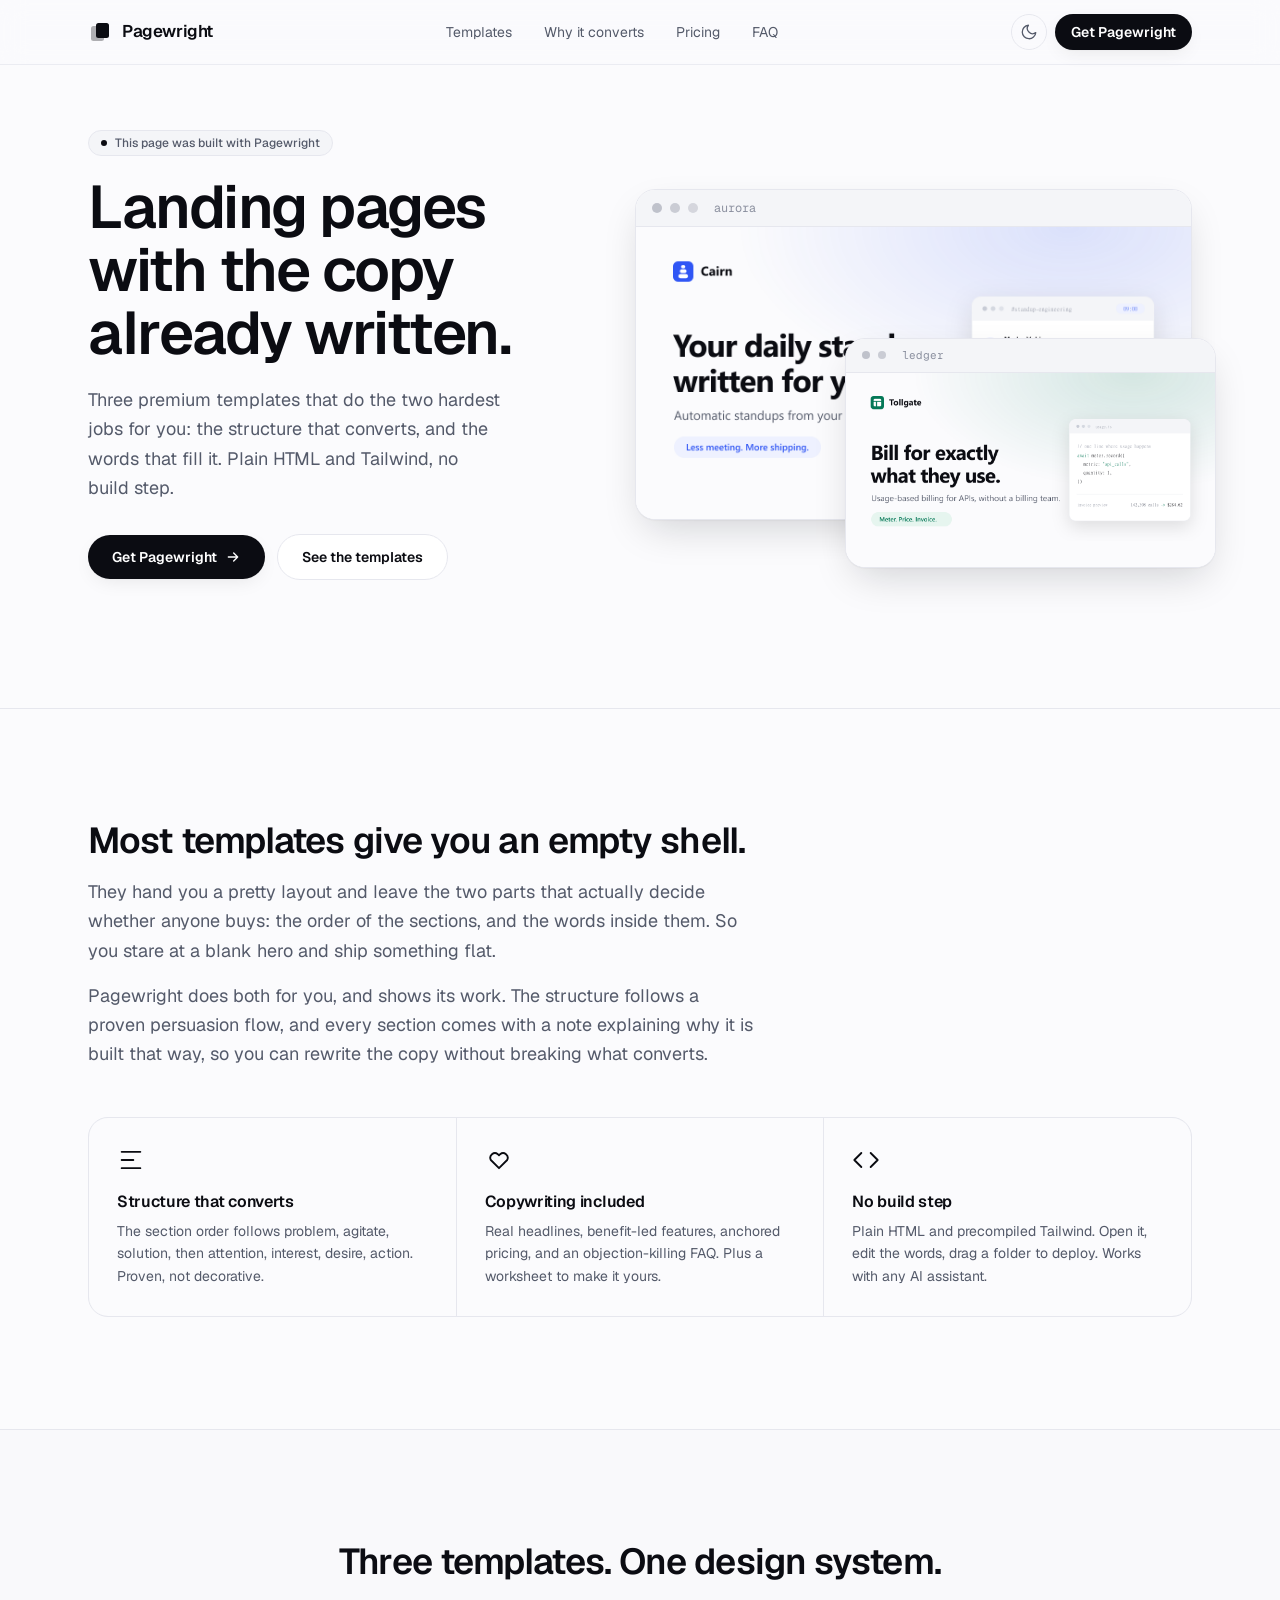
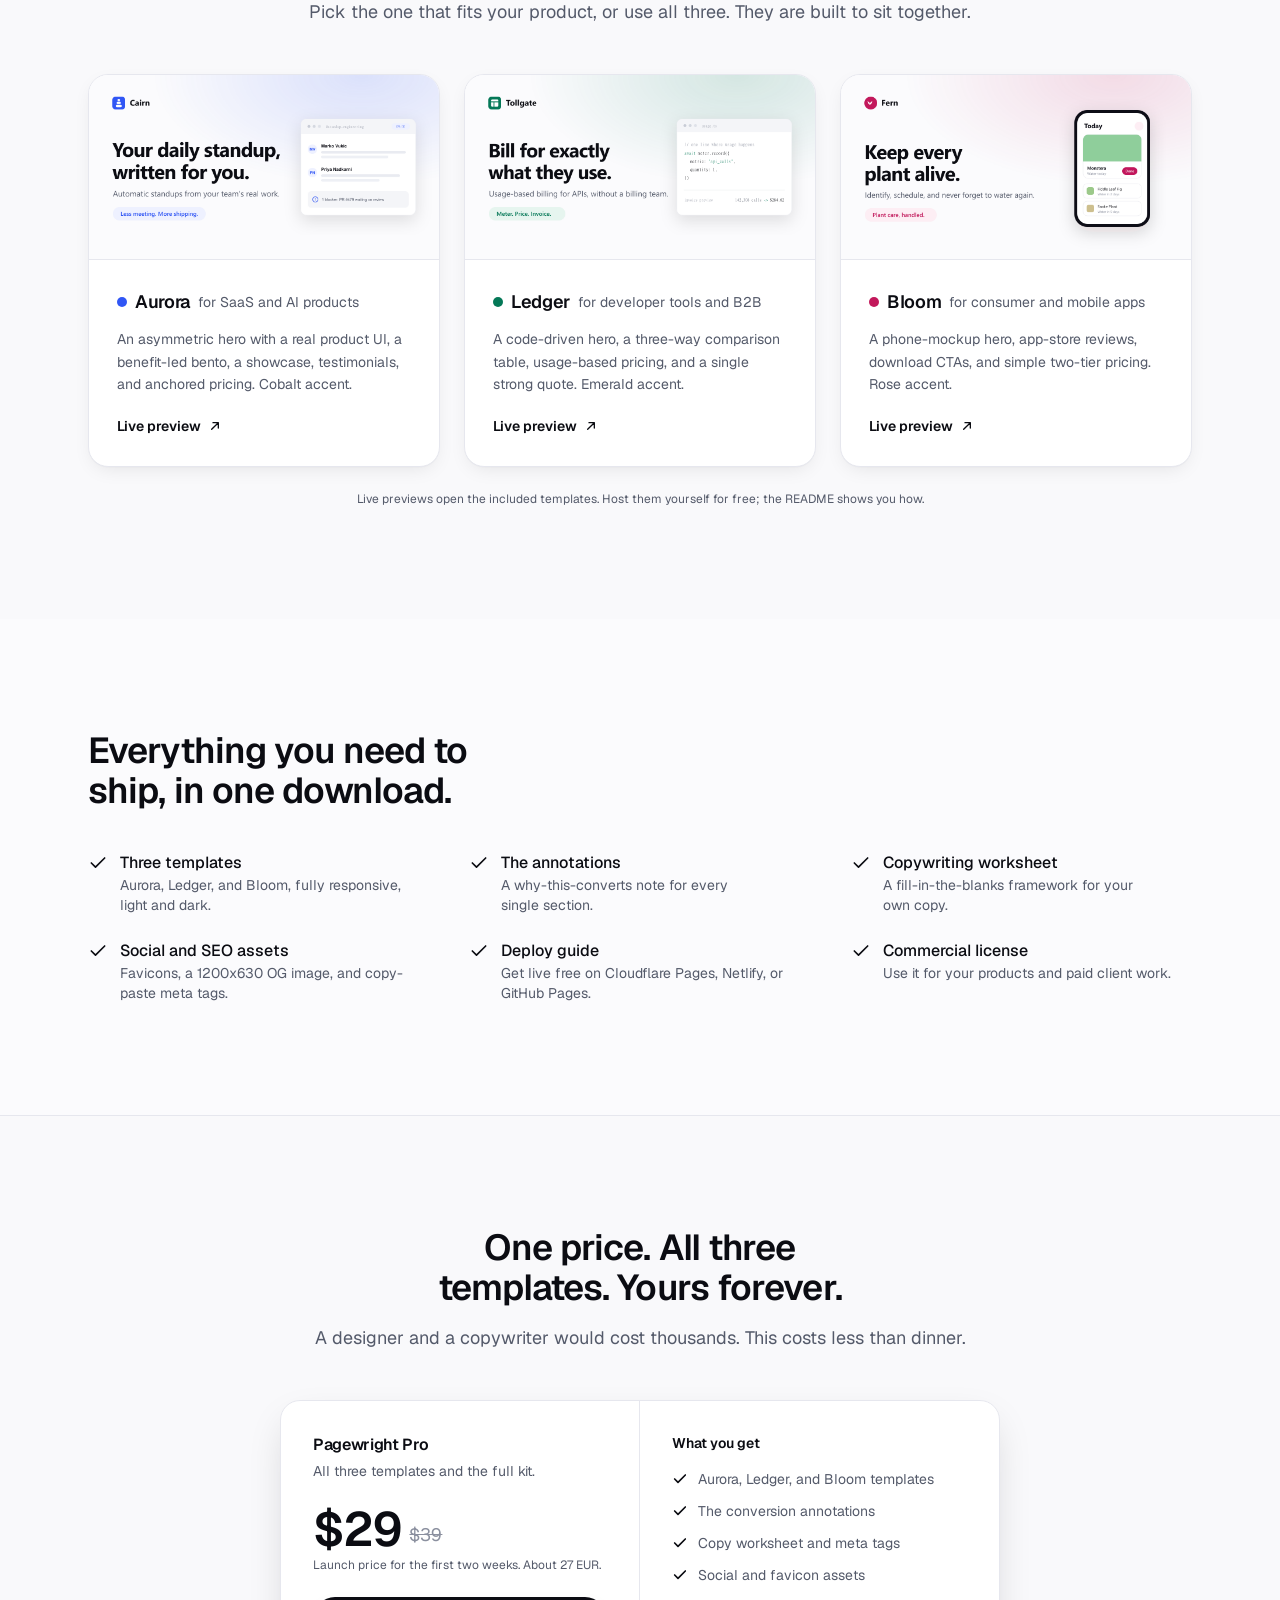
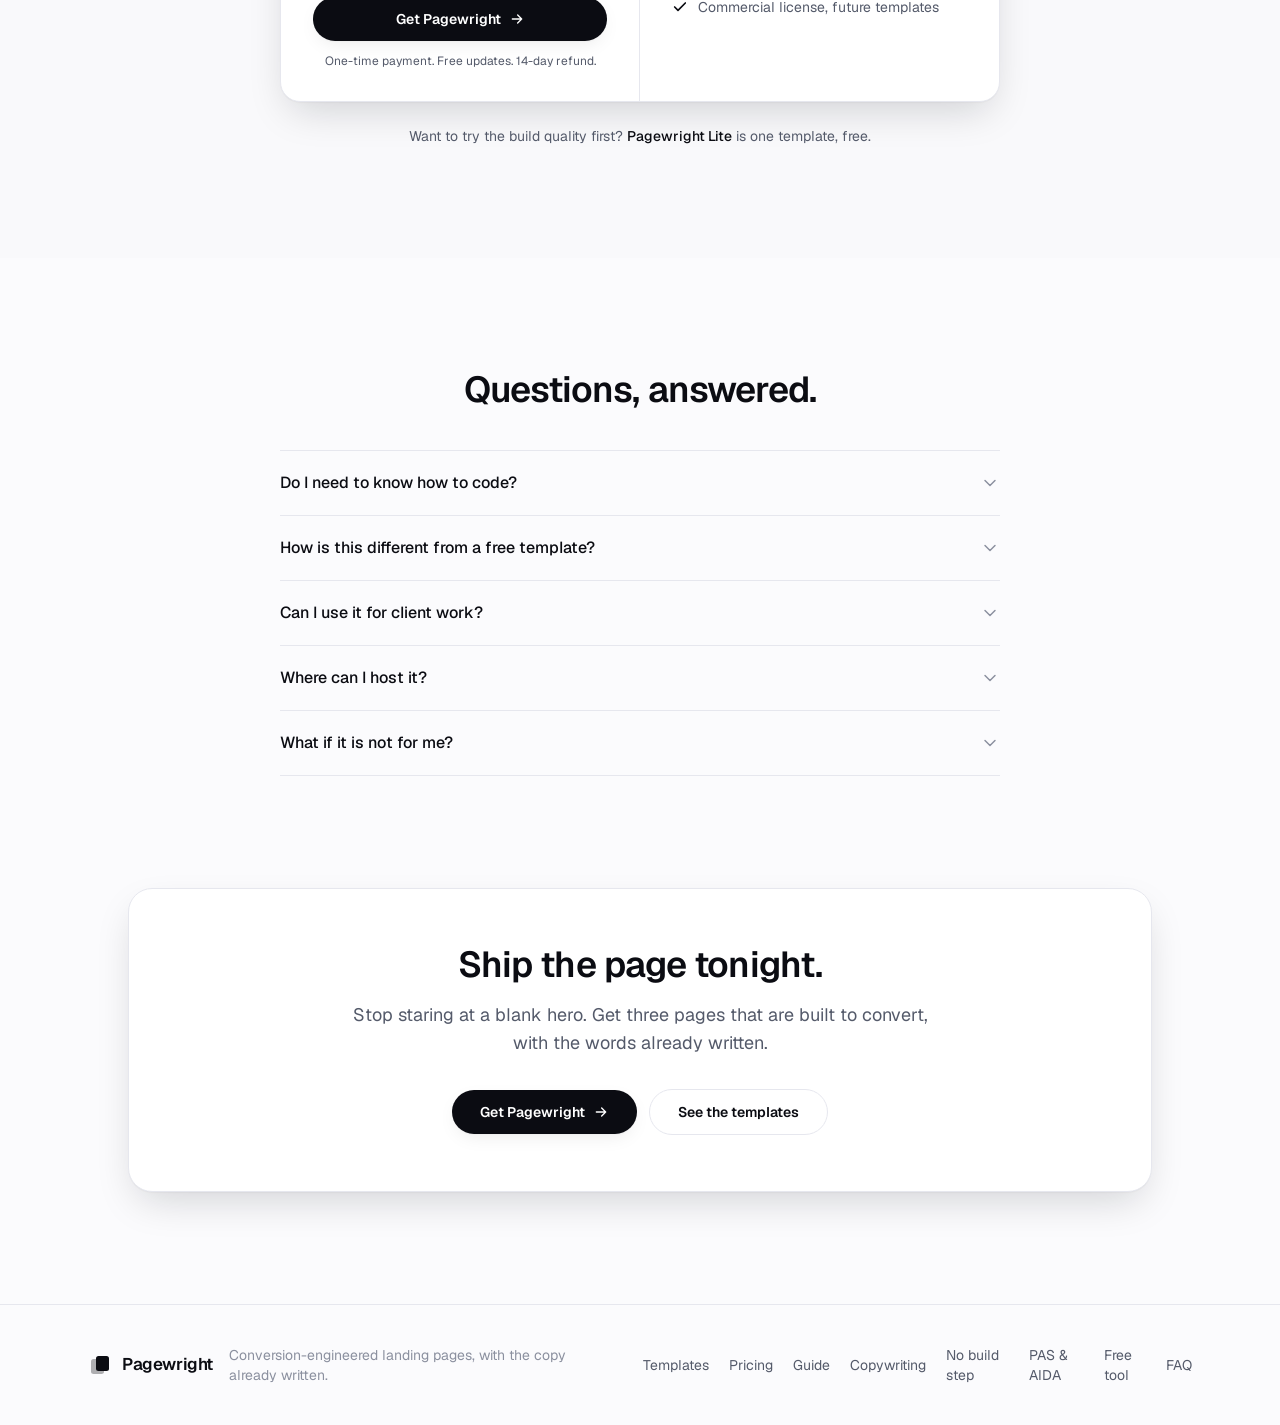
==== commit f667a7ed: "Add PAS/AIDA SEO article; PH gallery assets; cross-links + sitemap" ====
--- a/index.html
+++ b/index.html
@@ -380,6 +380,7 @@
         <a href="guide/" class="transition hover:text-ink">Guide</a>
         <a href="landing-page-copywriting/" class="transition hover:text-ink">Copywriting</a>
         <a href="landing-page-no-build-step/" class="transition hover:text-ink">No build step</a>
+        <a href="pas-aida-landing-page/" class="transition hover:text-ink">PAS &amp; AIDA</a>
         <a href="checklist/" class="transition hover:text-ink">Free tool</a>
         <a href="#faq" class="transition hover:text-ink">FAQ</a>
       </div>
